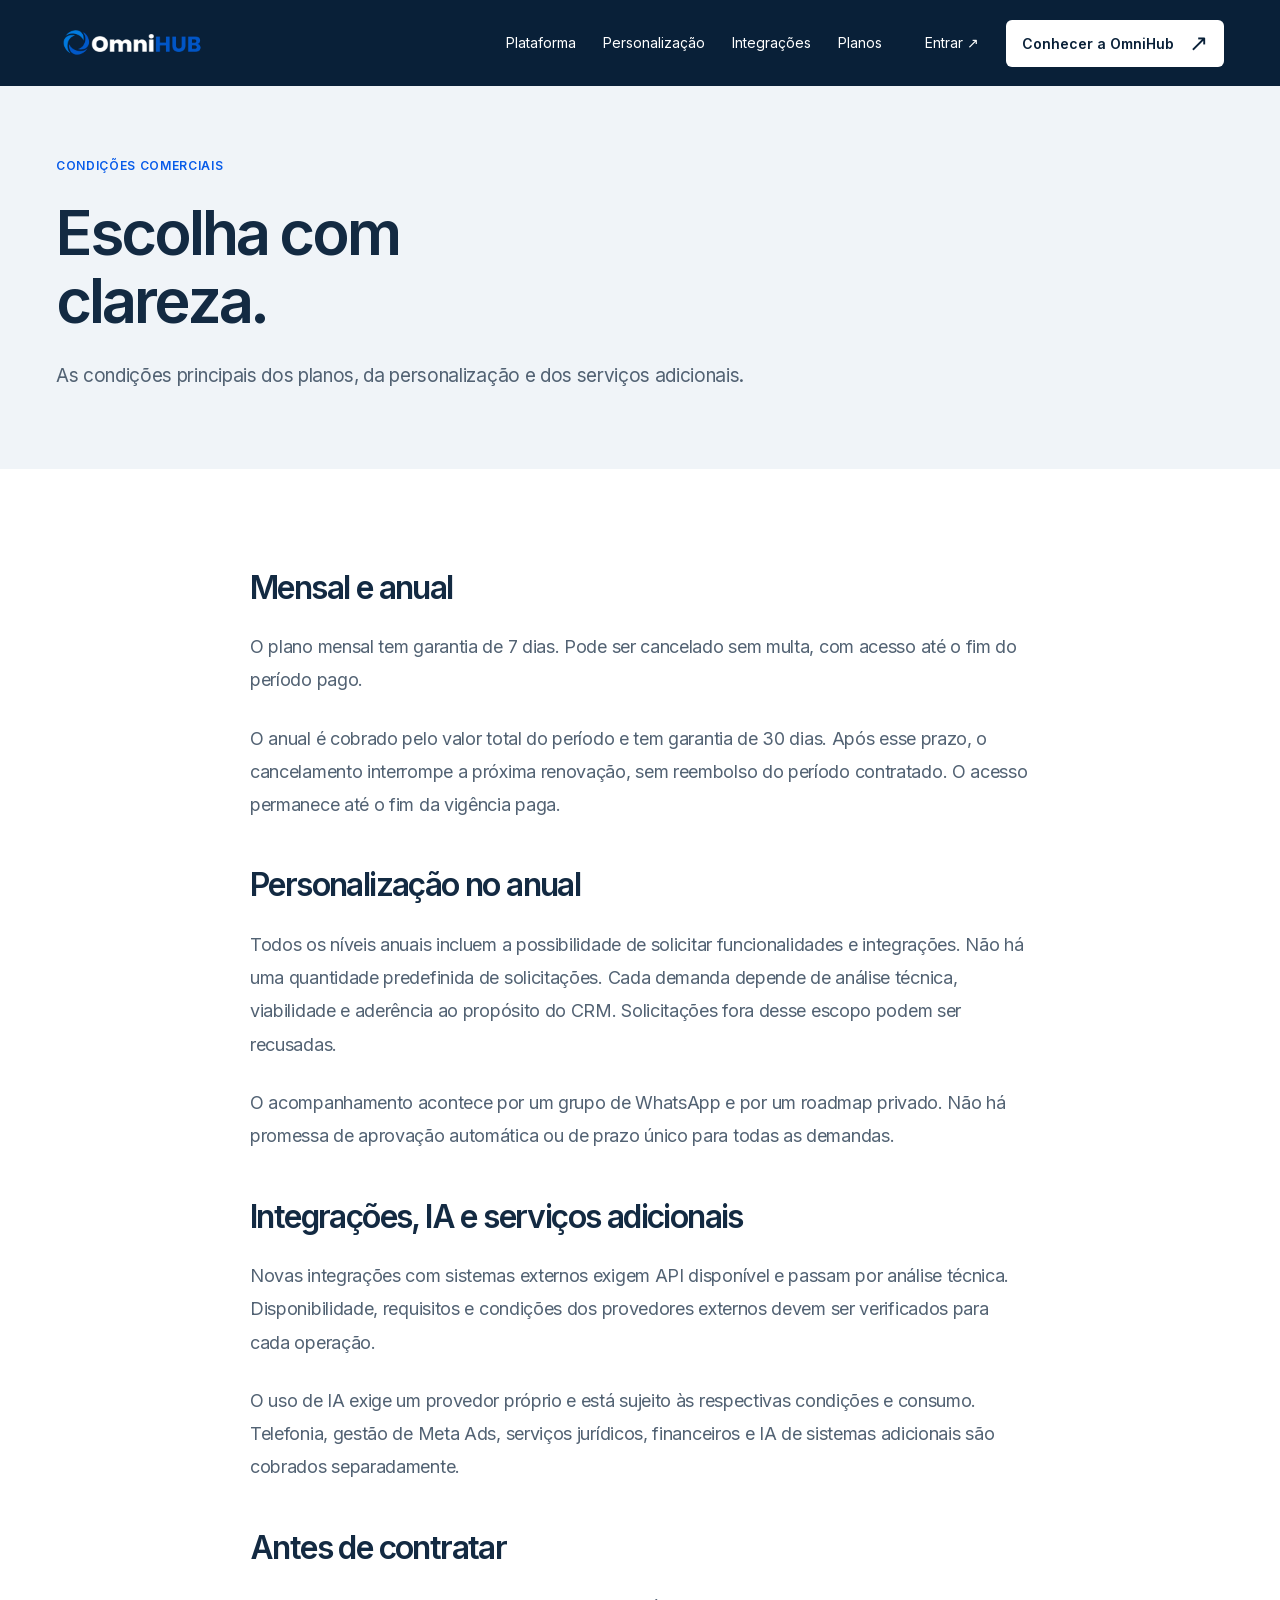
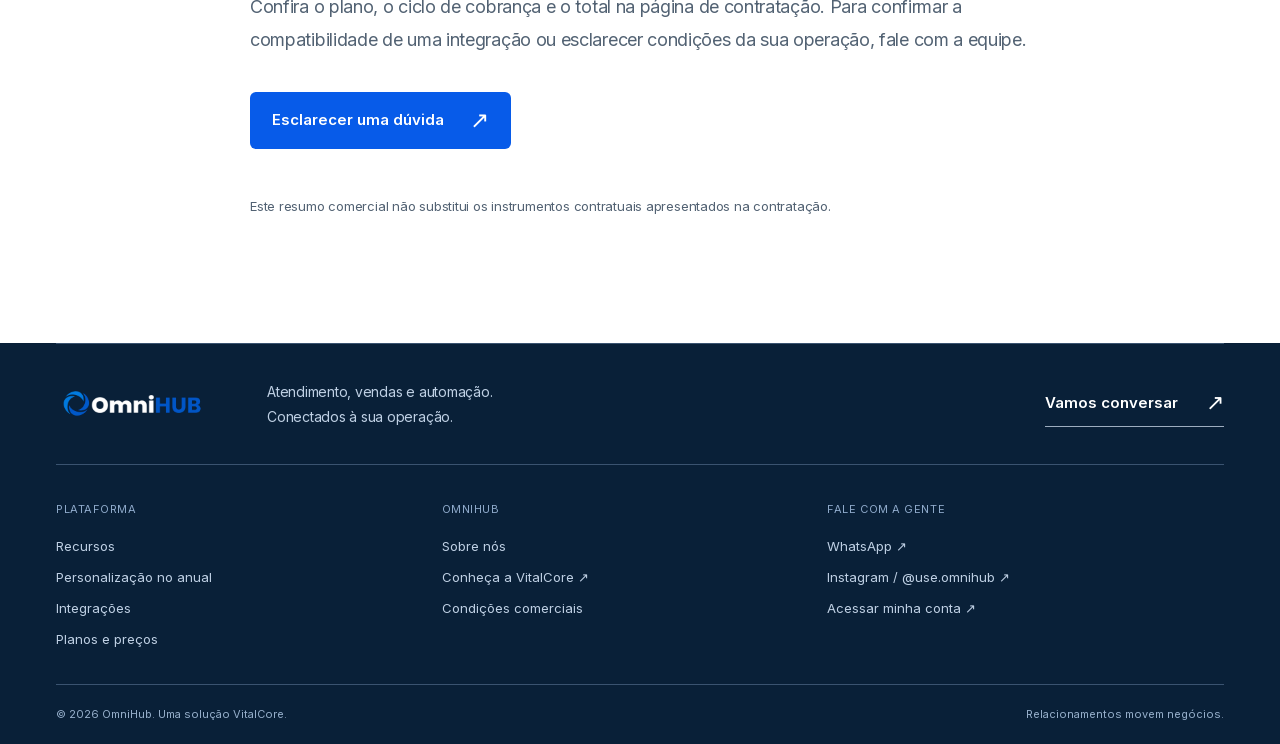
==== condicoes/index.html @ 2a5fe1f9 "Build OmniHub marketing site for Cloudflare Pages" ====
<!doctype html><html lang="pt-BR"><head><meta charset="utf-8"><meta name="viewport" content="width=device-width, initial-scale=1"><title>Condições comerciais | OmniHub</title><meta name="description" content="Consulte as condições de cobrança, garantia, cancelamento e personalização dos planos OmniHub."><meta name="theme-color" content="#071c36"><meta name="google-site-verification" content="fr5wmhnkLUrRFdZlJ5WeFuo9M3Xpee2Pv4BbRFCl9nU"><link rel="canonical" href="https://omnihub.site/condicoes/"><meta property="og:type" content="website"><meta property="og:locale" content="pt_BR"><meta property="og:title" content="Condições comerciais | OmniHub"><meta property="og:description" content="Consulte as condições de cobrança, garantia, cancelamento e personalização dos planos OmniHub."><meta property="og:url" content="https://omnihub.site/condicoes/"><meta property="og:image" content="https://omnihub.site/assets/social.png"><meta property="og:image:alt" content="OmniHub. O sistema se adapta à sua empresa. Não o contrário."><meta name="twitter:card" content="summary_large_image"><link rel="icon" href="/assets/favicon.svg" type="image/svg+xml"><link rel="preload" href="/assets/inter-0.woff2" as="font" type="font/woff2" crossorigin><link rel="stylesheet" href="/styles.css"><script type="application/ld+json">{"@context": "https://schema.org", "@type": "Organization", "name": "OmniHub", "url": "https://omnihub.site", "logo": "https://omnihub.site/assets/logo.webp", "sameAs": ["https://www.instagram.com/use.omnihub/"], "parentOrganization": {"@type": "Organization", "name": "VitalCore", "url": "https://www.vitalcore.com.br/"}}</script><noscript><style>.delivery-tabs,.product-tabs{display:none}.delivery-panel[hidden]{display:grid}.delivery-panel{margin-bottom:20px}</style></noscript><script src="/app.js" defer></script></head><body><a class="skip" href="#conteudo">Pular para o conteúdo</a><header class="site-header"><div class="wrap nav"><a href="/" class="brand" aria-label="OmniHub — início"><img src="/assets/logo.webp" width="170" height="47" alt="OmniHub"></a><button class="menu-toggle" aria-expanded="false" aria-controls="navigation">Menu <span aria-hidden="true">☰</span></button><nav id="navigation" aria-label="Principal"><a href="/#plataforma">Plataforma</a><a href="/#personalizacao">Personalização <span class="nav-dot"></span></a><a href="/#integracoes">Integrações</a><a href="/planos/">Planos</a><a href="https://app.omnihub.site" class="login">Entrar <span aria-hidden="true">↗</span></a><a class="button small light" href="https://wa.me/5519996414843?text=Ol%C3%A1%21%20Quero%20conhecer%20a%20OmniHub%20para%20minha%20empresa.">Conhecer a OmniHub <span aria-hidden="true">↗</span></a></nav></div></header><main id="conteudo"><section class="subhero"><div class="wrap"><span class="eyebrow">CONDIÇÕES COMERCIAIS</span><h1>Escolha com<br><em>clareza.</em></h1><p>As condições principais dos planos, da personalização e dos serviços adicionais.</p></div></section><section class="section"><div class="wrap prose narrow"><h2>Mensal e anual</h2><p>O plano mensal tem garantia de 7 dias. Pode ser cancelado sem multa, com acesso até o fim do período pago.</p><p>O anual é cobrado pelo valor total do período e tem garantia de 30 dias. Após esse prazo, o cancelamento interrompe a próxima renovação, sem reembolso do período contratado. O acesso permanece até o fim da vigência paga.</p><h2>Personalização no anual</h2><p>Todos os níveis anuais incluem a possibilidade de solicitar funcionalidades e integrações. Não há uma quantidade predefinida de solicitações. Cada demanda depende de análise técnica, viabilidade e aderência ao propósito do CRM. Solicitações fora desse escopo podem ser recusadas.</p><p>O acompanhamento acontece por um grupo de WhatsApp e por um roadmap privado. Não há promessa de aprovação automática ou de prazo único para todas as demandas.</p><h2>Integrações, IA e serviços adicionais</h2><p>Novas integrações com sistemas externos exigem API disponível e passam por análise técnica. Disponibilidade, requisitos e condições dos provedores externos devem ser verificados para cada operação.</p><p>O uso de IA exige um provedor próprio e está sujeito às respectivas condições e consumo. Telefonia, gestão de Meta Ads, serviços jurídicos, financeiros e IA de sistemas adicionais são cobrados separadamente.</p><h2>Antes de contratar</h2><p>Confira o plano, o ciclo de cobrança e o total na página de contratação. Para confirmar a compatibilidade de uma integração ou esclarecer condições da sua operação, fale com a equipe.</p><a class="button blue" href="https://wa.me/5519996414843?text=Ol%C3%A1%21%20Quero%20conhecer%20a%20OmniHub%20para%20minha%20empresa.">Esclarecer uma dúvida <span aria-hidden="true">↗</span></a><p class="fine">Este resumo comercial não substitui os instrumentos contratuais apresentados na contratação.</p></div></section></main><footer class="footer"><div class="wrap"><div class="footer-top"><a class="brand" href="/"><img src="/assets/logo.webp" width="170" height="47" alt="OmniHub"></a><p>Atendimento, vendas e automação.<br>Conectados à sua operação.</p><a href="https://wa.me/5519996414843?text=Ol%C3%A1%21%20Quero%20conhecer%20a%20OmniHub%20para%20minha%20empresa." class="text-link">Vamos conversar <span aria-hidden="true">↗</span></a></div><div class="footer-links"><div><span>PLATAFORMA</span><a href="/#plataforma">Recursos</a><a href="/#personalizacao">Personalização no anual</a><a href="/#integracoes">Integrações</a><a href="/planos/">Planos e preços</a></div><div><span>OMNIHUB</span><a href="/sobre/">Sobre nós</a><a href="https://www.vitalcore.com.br/" target="_blank" rel="noopener">Conheça a VitalCore ↗</a><a href="/condicoes/">Condições comerciais</a></div><div><span>FALE COM A GENTE</span><a href="https://wa.me/5519996414843?text=Ol%C3%A1%21%20Quero%20conhecer%20a%20OmniHub%20para%20minha%20empresa.">WhatsApp ↗</a><a href="https://www.instagram.com/use.omnihub/" target="_blank" rel="noopener">Instagram / @use.omnihub ↗</a><a href="https://app.omnihub.site">Acessar minha conta ↗</a></div></div><div class="footer-bottom"><span>© 2026 OmniHub. Uma solução VitalCore.</span><span>Relacionamentos movem negócios.</span></div></div></footer></body></html>
---- styles.css ----
@font-face{font-family:Inter;src:url('/assets/inter-0.woff2') format('woff2');font-weight:400 700;font-display:swap}
:root{--ink:#132a42;--navy:#092038;--blue:#075be9;--muted:#526273;--paper:#fff;--soft:#f3f5f7;--cream:#f3f1eb;--line:#d5dce3;--radius:10px}*{box-sizing:border-box}html{scroll-behavior:smooth;scroll-padding-top:30px}body{margin:0;background:var(--paper);color:var(--ink);font:17px/1.65 Inter,Arial,sans-serif;-webkit-font-smoothing:antialiased}a{color:inherit;text-decoration:none}button,input,textarea{font:inherit}button{cursor:pointer;color:inherit}button,a,input,textarea{-webkit-tap-highlight-color:transparent}button{border:0}img{display:block;max-width:100%;height:auto}h1,h2,h3,p{margin:0}h1,h2,h3{font-weight:600;letter-spacing:-.05em;line-height:1.1}h2{font-size:clamp(36px,3.5vw,50px)}h3{font-size:25px}em{font-style:normal}p{letter-spacing:-.017em}a:focus-visible,button:focus-visible,summary:focus-visible,input:focus-visible,textarea:focus-visible,[tabindex]:focus-visible{outline:3px solid #5793fb;outline-offset:5px}.wrap{width:calc(100% - 112px);max-width:1328px;margin:auto}.section{padding:100px 0}.eyebrow{display:flex;align-items:center;gap:12px;font-size:12px;font-weight:600;letter-spacing:.055em;line-height:1.6;margin-bottom:24px}.eyebrow-line{width:22px;height:3px;background:var(--blue)}.button{display:inline-flex;align-items:center;justify-content:space-between;gap:26px;border-radius:6px;padding:16px 21px;font-size:15px;line-height:1.5;font-weight:600;border:1px solid transparent;transition:background .15s,box-shadow .15s}.button span{font-size:23px;line-height:1;font-family:Arial,sans-serif;font-weight:400}.button.blue{background:var(--blue);color:white}.button.blue:hover{background:#034abd;box-shadow:0 4px 12px #145bbd25}.button.navy{background:var(--navy);color:white}.button.navy:hover{background:#1c3e61}.button.light{background:white;color:var(--navy)}.button.light:hover{background:#dce9ff}.button.outline{background:white;border-color:#aebdce}.button.outline:hover{background:#eff5ff}.button.small{padding:11px 15px;font-size:14px;gap:15px}.quiet-link{font-size:15px;font-weight:600;border-bottom:1px solid #a4b1be;padding:6px 0}.text-link{display:inline-flex;align-items:center;justify-content:space-between;gap:28px;font-size:15px;font-weight:600;background:none;border-bottom:1px solid #9dadbf;padding:10px 0}.text-link:hover,.quiet-link:hover{color:var(--blue)}.text-link span{font:22px Arial,sans-serif}.skip{position:fixed;top:-100px;left:20px;background:white;padding:10px 20px;z-index:100}.skip:focus{top:15px}.site-header{background:var(--navy);color:white;position:relative;z-index:20}.nav{display:flex;align-items:center;justify-content:space-between;gap:30px;height:86px}.brand{flex-shrink:0}.brand img{width:151px;height:auto}.nav nav{display:flex;align-items:center;gap:27px;font-size:14px}.nav nav>a:not(.button){padding:12px 0}.nav nav>a:hover{color:#a7ccff}.nav nav>.button:hover{color:var(--navy)}.login{margin-left:16px}.nav-dot{display:none}.menu-toggle{display:none}.hero{padding:70px 0 58px;background:linear-gradient(90deg,#fff 50%,#f4f6f9 50%);overflow:hidden}.hero-layout{display:grid;grid-template-columns:1fr 1.06fr;gap:50px;align-items:center}.hero-copy{padding:0 5px 0 0}.hero h1{font-size:clamp(50px,5.45vw,80px);letter-spacing:-.065em;line-height:1.02}.hero h1>span{color:var(--blue);font-size:.84em;white-space:nowrap}.hero-description{font-size:18px;line-height:1.8;max-width:470px;color:var(--muted);margin-top:28px}.hero-actions{display:flex;align-items:center;gap:27px;margin-top:29px}.hero-annual{display:flex;align-items:flex-start;gap:17px;border-top:1px solid var(--line);padding-top:25px;margin-top:36px;max-width:465px}.annual-symbol{font-size:29px;line-height:1.2;color:var(--blue);font-weight:400}.hero-annual p{font-size:13px;color:var(--muted);line-height:1.8}.hero-annual strong{font-size:14px;color:var(--ink);font-weight:600}.hero-annual>a{margin-left:auto;font-size:23px;color:var(--blue)}.product-preview{min-width:0;position:relative;padding:24px;background:var(--navy);color:white;border-radius:12px;box-shadow:0 24px 60px #10305216;align-self:center}.preview-top{display:flex;justify-content:space-between;align-items:center;gap:12px}.preview-label{font-size:11px;letter-spacing:.07em;color:#a4bdd8}.video-trigger{display:flex;align-items:center;gap:9px;background:none;color:#fff;font-size:12px;padding:6px 0}.video-trigger>span{font-size:8px;border:1px solid #708eaf;width:23px;height:23px;border-radius:50%;display:inline-flex;align-items:center;justify-content:center}.preview-heading{display:flex;align-items:flex-start;gap:17px;margin:26px 0}.preview-heading h2{font-size:30px;letter-spacing:-.04em;line-height:1.2}.square-mark{width:10px;height:48px;background:#2c7df7;flex-shrink:0;border-radius:2px;margin-top:5px}.product-tabs{display:flex;border-bottom:1px solid #47607b;gap:23px;margin-bottom:15px}.product-tabs button{background:none;color:#b9c9dc;padding:12px 0;font-size:13px;border-bottom:2px solid transparent;margin-bottom:-1px;white-space:nowrap}.product-tabs button[aria-selected=true]{color:white;border-color:#77acff}.product-window{height:264px;overflow:auto;background:#edf2f6;border-radius:5px;scrollbar-width:thin;scrollbar-color:#829bb7 #edf2f6;position:relative}.product-window img{max-width:none;position:relative;pointer-events:none}.view-funnel img{width:1500px;margin-top:-245px;margin-left:-60px}.view-filters img{width:1500px;margin-top:-85px;margin-left:-45px}.view-overview img{width:100%;margin:0}.view-overview{display:flex;align-items:center;height:264px}.product-explanation{display:flex;gap:16px;align-items:flex-start;padding:18px 0;min-height:94px}.view-number{font-size:13px;color:#8bb7f6;padding-top:1px}.product-explanation p{font-size:14px;line-height:1.65;color:#d2deed;max-width:460px}.preview-bottom{border-top:1px solid #3b526b;padding-top:15px;display:flex;justify-content:space-between;font-size:11px;color:#a9c0d9;gap:12px}.preview-bottom a{color:white}.clients{padding:28px 0 35px;background:var(--cream)}.clients-caption{display:flex;justify-content:space-between;gap:20px;align-items:center}.clients-caption>p{font-size:13px;color:#5a6570}.client-grid{display:grid;grid-template-columns:repeat(6,minmax(0,1fr));gap:35px;margin-top:21px;align-items:center}.client-logo{min-width:0;height:56px;display:flex;align-items:center;justify-content:center}.client-logo img{width:100%;max-width:140px;max-height:55px;object-fit:contain;filter:brightness(0) saturate(100%);opacity:.76}.more-clients{position:relative}.more-clients summary{font-size:12px;cursor:pointer;list-style:none}.more-clients summary span{margin-left:9px;font-size:17px}.more-clients summary::-webkit-details-marker{display:none}.all-clients{position:absolute;right:0;top:37px;width:520px;background:var(--cream);padding:25px;display:grid;grid-template-columns:repeat(3,minmax(0,1fr));gap:20px;z-index:10;border:1px solid #d7d4cb;border-radius:8px;box-shadow:0 15px 40px #19304417}.all-clients .client-logo{height:45px}.all-clients img{width:100%;max-width:110px;max-height:44px}.workday-layout{display:grid;grid-template-columns:1fr 1.15fr;gap:110px;align-items:start}.workday-intro>p:not(.eyebrow){color:var(--muted);font-size:17px;line-height:1.8;margin:24px 0 22px;max-width:430px}.workday-details details{border-top:1px solid var(--line)}.workday-details details:last-child{border-bottom:1px solid var(--line)}.workday-details summary{display:flex;align-items:center;gap:15px;list-style:none;padding:25px 0;cursor:pointer;font-size:17px;line-height:1.5;letter-spacing:-.02em;font-weight:600}.workday-details summary::-webkit-details-marker{display:none}.task-icon{font-size:12px;font-weight:400;color:#667c96;width:30px;flex-shrink:0}.expand-sign{margin-left:auto;font-size:24px;font-weight:400;color:#61758b}.workday-details details[open] .expand-sign{transform:rotate(45deg)}.workday-details details>div{padding:0 25px 30px 45px}.workday-details h3{font-size:20px;letter-spacing:-.03em;line-height:1.4;margin-bottom:12px}.workday-details p{font-size:16px;color:var(--muted);line-height:1.8}.resource-label{display:block;font-size:11px;letter-spacing:.035em;color:#536d8d;margin-top:20px}.personalization{background:var(--cream)}.personalization-layout{display:grid;grid-template-columns:1fr 1fr;gap:100px;align-items:start}.personalization-copy h2{font-size:clamp(42px,4.3vw,61px);line-height:1.05;letter-spacing:-.06em}.personalization-copy h2 span{color:#2368bf}.personalization-copy>p:not(.eyebrow){font-size:18px;line-height:1.8;color:var(--muted);margin-top:28px;max-width:440px}.relationship{list-style:none;padding:0;margin:30px 0 0}.relationship li{display:flex;gap:16px;align-items:flex-start;margin-top:24px}.relationship li>span{color:var(--blue);font-size:24px;line-height:1.3}.relationship strong{font-size:15px;font-weight:600}.relationship p{font-size:14px;color:var(--muted);line-height:1.7;margin-top:5px;max-width:345px}.request-card{padding:31px;background:white;border-radius:10px;border:1px solid #d5d9da;box-shadow:0 8px 25px #21354b05}.request-heading{display:flex;gap:17px;align-items:center;padding-bottom:24px;margin-bottom:25px;border-bottom:1px solid var(--line)}.request-heading p{font-size:22px;line-height:1.4;letter-spacing:-.035em}.request-heading strong{font-weight:600}.request-icon{background:#edf4ff;border:1px solid #c7d9f5;width:49px;height:49px;display:flex;justify-content:center;align-items:center;color:var(--blue);border-radius:8px;font:29px Arial}.request-card fieldset{border:0;padding:0;margin:0 0 20px;min-width:0}.request-card legend,.field-label{font-size:13px;font-weight:600;display:block;margin-bottom:10px}.request-options{display:flex;gap:8px;flex-wrap:wrap}.request-options label{position:relative;cursor:pointer}.request-options input{position:absolute;opacity:0;width:1px;height:1px}.request-options span{display:block;border:1px solid #c8d2dd;border-radius:5px;padding:9px 11px;font-size:12px}.request-options input:checked+span{border-color:#3474cc;color:#114d9e;background:#eef5ff}.request-options input:focus-visible+span{outline:3px solid #5793fb;outline-offset:2px}.field-label>span{font-weight:400;color:#647281}.request-card input[type=text],.request-card input:not([type]),.request-card textarea{width:100%;padding:12px 13px;border:1px solid #bac7d3;border-radius:5px;background:#fff;color:var(--ink);font-size:14px;margin-bottom:20px;line-height:1.6}.request-card textarea{resize:vertical;min-height:95px}.request-card input::placeholder,.request-card textarea::placeholder{color:#6b7886;opacity:1}.request-card .button{width:100%;font-size:14px;gap:15px;padding:15px 16px}.form-note{font-size:12px;line-height:1.7;color:#617080;margin-top:13px}.scope-note{margin-top:24px;padding-top:20px;border-top:1px solid var(--line)}.scope-note strong{font-size:12px;font-weight:600}.scope-note p{font-size:12px;color:#5e6b77;line-height:1.8;margin-top:7px}.section-heading{display:grid;grid-template-columns:1.5fr 1fr;gap:90px;align-items:end;margin-bottom:40px}.section-heading>p,.pricing-aside>p{font-size:17px;line-height:1.8;color:var(--muted);max-width:430px}.integration-catalog{display:grid;grid-template-columns:1.3fr 1fr 1.1fr;border-top:1px solid var(--line);border-bottom:1px solid var(--line);margin-bottom:25px}.integration-group{padding:27px 30px 34px 0}.integration-group+.integration-group{border-left:1px solid var(--line);padding-left:35px}.integration-group>p{font-size:13px;color:#5b7086;margin-bottom:21px}.integration-group>div{display:flex;gap:13px 23px;flex-wrap:wrap}.integration-group span{font-size:21px;letter-spacing:-.04em;font-weight:600}.plan-overview{padding-top:20px}.plan-overview .section-heading{margin-bottom:33px}.plan-rows{border-top:1px solid #a5b6c7}.plan-row{display:grid;grid-template-columns:1.7fr 1fr auto;gap:35px;align-items:center;padding:29px 0;border-bottom:1px solid #cad5e1}.plan-row h3{font-size:26px;margin-bottom:7px}.plan-row p{font-size:14px;color:var(--muted);line-height:1.7}.row-price>span{font-size:13px;color:var(--muted);white-space:nowrap}.row-price strong{font-size:32px;letter-spacing:-.05em;font-weight:600;color:var(--ink)}.row-price small{display:block;font-size:12px;line-height:1.7;color:#5d6d7e;margin-top:3px}.plan-row>a{display:flex;align-items:center;gap:25px;font-size:14px;font-weight:600;padding:12px 15px;border:1px solid #bac7d6;border-radius:5px}.plan-row>a:hover{background:#edf4ff;border-color:#6899de}.plan-row>a>span{font:21px Arial}.plan-bottom{display:flex;align-items:center;justify-content:space-between;gap:25px;margin-top:26px}.plan-bottom>span{font-size:12px;line-height:1.8;color:#5a6c7e}.faq{background:#f4f6f8;padding:75px 0}.faq-grid{display:grid;grid-template-columns:1fr 1.6fr;gap:90px}.faq-grid h2{font-size:40px;margin-bottom:22px}.faq-grid>div>p{font-size:15px;color:var(--muted);margin-bottom:10px}.faq details{border-bottom:1px solid #c4d0dd}.faq details:first-child{border-top:1px solid #c4d0dd}.faq summary{display:flex;align-items:center;justify-content:space-between;gap:20px;cursor:pointer;list-style:none;padding:22px 0;font-size:16px;font-weight:600;letter-spacing:-.02em;line-height:1.6}.faq summary::-webkit-details-marker{display:none}.faq summary span{font-size:23px;font-weight:400;color:#59728e;flex-shrink:0}.faq details[open] summary span{transform:rotate(45deg)}.faq details p{font-size:15px;line-height:1.9;color:var(--muted);padding:0 20px 24px 0}.contact-section{padding:85px 0;background:var(--navy);color:white}.contact-layout{display:grid;grid-template-columns:1.3fr 1fr;gap:100px;align-items:center}.contact-layout .eyebrow{color:#acc5e2}.contact-layout h2{font-size:55px}.contact-layout>div>p:not(.eyebrow){color:#b6c8dd;max-width:460px;font-size:17px;line-height:1.8;margin:25px 0}.contact-aside{padding-left:40px;border-left:1px solid #415c7a}.contact-aside .contact-line{width:50px;height:4px;background:#3787ff;display:block;margin-bottom:24px}.contact-layout .contact-aside p{font-size:29px;line-height:1.45;color:#8ba6c7;letter-spacing:-.04em;margin:0 0 28px}.contact-aside strong{color:#fff;font-weight:600}.contact-aside>a{font-size:13px;color:#c4d9f3}.footer{background:var(--navy);color:#bfd0e4;padding:0 0 0}.footer-top{display:flex;align-items:center;gap:60px;border-top:1px solid #3a5370;padding:35px 0;border-bottom:1px solid #3a5370}.footer-top p{font-size:14px;line-height:1.8}.footer-top .text-link{margin-left:auto;color:#fff}.footer-links{display:grid;grid-template-columns:1fr 1fr 1.2fr;gap:55px;padding:35px 0}.footer-links>div{display:flex;flex-direction:column;gap:10px;align-items:flex-start}.footer-links>div>span{font-size:11px;letter-spacing:.05em;color:#8faacb;margin-bottom:8px}.footer-links a{font-size:13px;line-height:1.6}.footer-links a:hover{color:white;text-decoration:underline;text-underline-offset:4px}.footer-bottom{display:flex;justify-content:space-between;gap:20px;border-top:1px solid #3a5370;font-size:11px;padding:20px 0;color:#96afcb}.subhero{background:#f0f4f8;padding:70px 0 75px}.subhero h1{font-size:clamp(40px,4.8vw,65px);margin-bottom:25px}.subhero p{max-width:720px;font-size:19px;color:var(--muted);line-height:1.8}.subhero .eyebrow{font-size:12px;color:var(--blue)}.pricing .section-heading h2{font-size:43px}.pricing-aside p{margin-bottom:24px}.billing-toggle{display:inline-flex;gap:4px;padding:5px;border-radius:6px;background:#e5ecf4}.billing-toggle button{padding:11px 16px;background:none;border-radius:4px;font-size:14px}.billing-toggle button[aria-pressed=true]{background:white;color:#0d4894;box-shadow:0 2px 4px #20395612}.billing-toggle span{font-size:11px;margin-left:5px}.price-grid{display:grid;grid-template-columns:repeat(3,1fr);gap:20px}.price-card{border:1px solid #c2cddd;border-radius:8px;padding:28px;background:#fff}.price-card.featured{background:#f1f6ff;border-color:#719dde}.plan-number{font-size:11px;color:#567295;letter-spacing:.04em;margin-bottom:20px}.price-card h3{font-size:30px}.plan-subtitle{font-size:15px;color:var(--muted);line-height:1.8;min-height:60px;margin:14px 0 25px}.price{display:flex;gap:5px;align-items:baseline;white-space:nowrap}.price .currency{font-size:18px}.price strong{font-size:43px;font-weight:600;letter-spacing:-.055em}.price>span:last-child{font-size:13px;color:var(--muted)}.billing{font-size:12px;color:var(--muted);margin:8px 0 25px}.price-card .button{width:100%;font-size:14px;gap:12px;padding:14px 16px}.included-users{font-size:14px;font-weight:600;margin-top:25px;padding-bottom:20px;border-bottom:1px solid var(--line)}.price-card ul{list-style:none;padding:20px 0;margin:0;min-height:277px}.price-card li{font-size:14px;color:#465e79;line-height:1.7;position:relative;padding-left:20px;margin-bottom:11px}.price-card li:before{content:'✓';color:var(--blue);position:absolute;left:0}.annual-benefit{font-size:13px;color:#164b8f;font-weight:600;border-top:1px solid var(--line);padding-top:20px}.annual-benefit>span{display:block;font-size:12px;font-weight:400;color:var(--muted);line-height:1.7;margin-top:6px}.annual-benefit[hidden]{display:none}.pricing-notes{display:flex;justify-content:space-between;gap:30px;font-size:12px;line-height:1.8;color:var(--muted);margin:23px 0}.pricing-notes a{text-decoration:underline;text-underline-offset:4px}.comparison{margin-top:60px}.comparison h2{font-size:36px;margin-bottom:30px}.table-scroll{overflow:auto}table{border-collapse:collapse;min-width:700px;width:100%;font-size:14px;text-align:left}th,td{border-bottom:1px solid var(--line);padding:18px}thead{background:#e9f0f8}tbody th{font-weight:400}.fine{font-size:13px;color:var(--muted);line-height:1.8;margin-top:20px}.closing{background:var(--cream);padding:65px 0}.closing .wrap{display:flex;align-items:center;justify-content:space-between;gap:50px}.closing h2{font-size:41px}.prose-grid{display:grid;grid-template-columns:1fr 1.5fr;gap:80px}.prose-grid>h2{font-size:41px}.prose p{font-size:18px;color:var(--muted);line-height:1.85;margin-bottom:25px}.prose h2{font-size:32px;line-height:1.2;margin:45px 0 23px}.prose h2:first-child{margin-top:0}.prose .button{margin:10px 0 25px}.prose a:not(.button){text-decoration:underline;text-underline-offset:4px}.narrow{max-width:780px}.prose .fine{font-size:13px}dialog{width:min(1020px,calc(100% - 32px));max-height:90vh;background:var(--navy);color:white;border:1px solid #6684a6;border-radius:10px;padding:24px;overflow:auto}dialog::backdrop{background:#061628dc;backdrop-filter:blur(5px)}.dialog-top{display:flex;align-items:center;justify-content:space-between;gap:20px;margin-bottom:20px}.dialog-top h2{font-size:23px;letter-spacing:-.035em}.dialog-close{font-size:13px;background:#ffffff15;border-radius:4px;padding:9px 15px;color:white}#video-slot{aspect-ratio:16/9;background:black}#video-slot iframe{border:0;width:100%;height:100%}dialog>a{font-size:13px;display:inline-block;margin-top:15px;text-decoration:underline}body.modal-open{overflow:hidden}
@media(min-width:1600px){.hero{padding-top:90px;padding-bottom:80px}.hero h1{font-size:83px}.hero-layout{gap:65px}.product-window{height:285px}.hero-description{font-size:19px}}
@media(max-width:1150px){.wrap{width:calc(100% - 72px)}.nav nav{gap:18px;font-size:13px}.brand img{width:135px}.nav .button.small{font-size:12px;padding:12px}.login{margin:0}.hero-layout{gap:32px;grid-template-columns:1fr 1.1fr}.hero h1{font-size:6vw}.hero h1 span{font-size:.77em}.hero .eyebrow{font-size:10px}.hero-description{font-size:16px}.hero-actions{gap:20px}.hero-actions .button{font-size:13px;padding:15px 16px;gap:15px}.product-preview{padding:20px}.preview-top{flex-wrap:wrap;gap:5px}.preview-label{font-size:10px}.video-trigger{font-size:11px}.preview-heading h2{font-size:27px}.product-tabs{gap:18px}.product-tabs button{font-size:12px}.product-window{height:242px}.hero-annual{gap:12px;margin-top:27px}.hero-annual p{font-size:12px}.hero-annual strong{font-size:13px}.section{padding:80px 0}.workday-layout{gap:60px}.workday-intro h2{font-size:39px}.personalization-layout{gap:60px}.personalization-copy h2{font-size:48px}.request-card{padding:25px}.request-card .button{font-size:12px;padding:15px 13px;gap:10px}.request-options span{font-size:11px}.section-heading{gap:55px}.section-heading h2{font-size:40px}.integration-group span{font-size:18px}.integration-group+.integration-group{padding-left:25px}.plan-overview{padding-top:15px}.plan-row{gap:25px}.plan-row p{font-size:13px}.faq-grid{gap:60px}.contact-layout{gap:60px}.price-card{padding:23px}.price strong{font-size:35px}.price-card li{font-size:13px}.pricing .section-heading h2{font-size:36px}.price-card .button{font-size:12px}.price-card ul{min-height:295px}}
@media(max-width:900px){.nav{height:78px}.menu-toggle{display:flex;gap:15px;align-items:center;background:none;color:white;font-size:14px;padding:12px 0}.nav nav{display:none;position:absolute;left:0;right:0;top:78px;background:var(--navy);padding:25px 36px 30px;flex-direction:column;align-items:stretch;gap:7px;font-size:16px;border-top:1px solid #38526f}.nav nav.is-open{display:flex}.nav nav .button.small{font-size:15px;margin-top:10px;max-width:330px}.hero{padding:50px 0;background:linear-gradient(90deg,white 45%,#f4f6f9 45%)}.hero-layout{grid-template-columns:1fr 1fr;gap:25px;align-items:start}.hero h1{font-size:6.3vw}.hero h1 span{font-size:.7em}.hero-description{font-size:15px}.hero-actions{align-items:flex-start;flex-direction:column;gap:10px}.hero-actions .button{font-size:12px}.quiet-link{font-size:13px}.hero-annual strong{font-size:12px}.hero-annual p{font-size:11px}.product-preview{padding:16px}.preview-heading{gap:12px}.preview-heading h2{font-size:24px}.preview-label{font-size:10px}.product-tabs{gap:14px}.product-tabs button{font-size:10px}.product-window{height:270px}.product-explanation p{font-size:12px}.preview-bottom{font-size:10px;flex-wrap:wrap}.product-explanation{min-height:95px}.client-grid{gap:25px}.client-logo img{width:110px;max-height:48px}.section h2{font-size:38px}.workday-layout{gap:40px}.workday-intro p:not(.eyebrow){font-size:16px}.workday-details summary{font-size:15px;gap:10px}.workday-details details>div{padding-left:0}.workday-details h3{font-size:18px}.workday-details p{font-size:15px}.personalization-layout{gap:35px}.personalization-copy h2{font-size:44px}.personalization-copy>p:not(.eyebrow){font-size:16px}.request-card{padding:22px}.request-heading p{font-size:20px}.request-options span{font-size:12px}.request-card legend,.field-label{font-size:12px}.request-card .button{font-size:12px;gap:8px;flex-wrap:wrap}.request-card .button span{font-size:18px}.relationship strong{font-size:14px}.relationship p{font-size:13px}.section-heading{grid-template-columns:1fr;gap:23px}.section-heading>p{max-width:600px;font-size:16px}.integration-catalog{grid-template-columns:1fr}.integration-group{display:grid;grid-template-columns:225px 1fr;gap:25px;padding:24px 0}.integration-group+.integration-group{border-left:0;border-top:1px solid var(--line);padding-left:0}.integration-group p{margin:0}.integration-group>div{gap:15px 25px}.plan-row{grid-template-columns:1.3fr 1fr auto;gap:20px}.plan-row h3{font-size:24px}.plan-row p{font-size:12px;max-width:240px}.row-price strong{font-size:28px}.row-price small{font-size:11px}.plan-row>a{font-size:12px;gap:10px;padding:10px}.plan-bottom .button{font-size:13px}.faq-grid{grid-template-columns:1fr;gap:35px}.contact-layout{gap:45px}.contact-layout h2{font-size:44px}.contact-layout .contact-aside p{font-size:24px}.contact-aside{padding-left:30px}.footer-top{gap:35px}.footer-top p{font-size:12px}.footer-top .text-link{font-size:13px}.footer-links{gap:30px}.price-grid{grid-template-columns:1fr;max-width:600px;margin:auto;gap:25px}.price-card{padding:32px}.price-card ul{min-height:0;padding-bottom:18px}.price-card li{font-size:15px}.plan-subtitle{min-height:0;font-size:16px}.price strong{font-size:44px}.price-card .button{font-size:15px}.billing{font-size:13px}.pricing-notes{flex-direction:column;gap:12px}.closing .wrap{flex-direction:column;align-items:flex-start;gap:30px}.prose-grid{grid-template-columns:1fr;gap:35px}}
@media(max-width:650px){.wrap{width:calc(100% - 40px)}body{font-size:16px}.nav{height:74px}.brand img{width:143px}.nav nav{top:74px;padding:20px}.hero{padding:38px 0 30px;background:#fff}.hero-layout{display:flex;flex-direction:column;gap:32px}.hero .eyebrow{font-size:11px;letter-spacing:.025em;margin-bottom:24px}.hero h1{font-size:clamp(49px,12.4vw,77px);line-height:1.03;letter-spacing:-.065em}.hero h1 span{font-size:.76em}.hero-copy{width:100%;padding:0}.hero-description{font-size:17px;line-height:1.75;margin-top:24px;max-width:480px}.hero-actions{flex-direction:row;align-items:center;gap:22px;margin-top:25px}.hero-actions .button{font-size:14px;padding:15px 17px;gap:18px}.quiet-link{font-size:14px}.hero-annual{margin-top:28px;padding-top:21px;max-width:100%;gap:13px}.hero-annual strong{font-size:14px}.hero-annual p{font-size:13px;line-height:1.7}.annual-symbol{font-size:26px}.product-preview{width:100%;padding:20px;border-radius:9px;box-shadow:none}.preview-top{gap:12px;flex-wrap:wrap}.preview-label{font-size:11px}.video-trigger{font-size:11px}.preview-heading{margin:24px 0 15px;gap:13px}.preview-heading h2{font-size:28px}.square-mark{height:44px;width:7px;margin-top:7px}.product-tabs{gap:22px;margin-bottom:13px}.product-tabs button{font-size:12px;padding:12px 0}.product-window,.view-overview{height:240px}.view-funnel img{width:1500px;margin-top:-245px;margin-left:-60px}.view-filters img{width:1500px;margin-top:-85px;margin-left:-45px}.product-explanation{min-height:99px;padding:17px 0;gap:12px}.product-explanation p{font-size:14px}.view-number{font-size:12px}.preview-bottom{font-size:11px;gap:8px}.clients{padding:24px 0}.clients-caption{align-items:flex-start;gap:15px}.clients-caption>p{font-size:12px;max-width:150px}.more-clients summary{font-size:11px;line-height:1.7;max-width:150px;text-align:right}.more-clients summary span{margin-left:5px}.client-grid{grid-template-columns:repeat(3,minmax(0,1fr));gap:20px 22px;margin-top:25px}.client-logo{height:42px}.client-logo img{max-width:105px;max-height:42px}.all-clients{width:calc(100vw - 40px);grid-template-columns:repeat(3,minmax(0,1fr));padding:20px 15px;gap:20px;top:50px}.all-clients img{max-width:85px}.section{padding:64px 0}.section .eyebrow{font-size:11px;letter-spacing:.025em;margin-bottom:20px}.section h2{font-size:36px;line-height:1.12}.workday-layout{grid-template-columns:1fr;gap:35px}.workday-intro>p:not(.eyebrow){font-size:16px;margin:21px 0 17px;max-width:100%}.workday-details summary{font-size:15px;gap:9px;padding:22px 0}.task-icon{width:24px;font-size:11px}.workday-details details>div{padding:0 0 24px 33px}.workday-details h3{font-size:19px}.workday-details p{font-size:15px}.resource-label{font-size:10px;line-height:1.8}.personalization-layout{grid-template-columns:1fr;gap:35px}.personalization-copy h2{font-size:44px;line-height:1.04}.personalization-copy>p:not(.eyebrow){font-size:16px;line-height:1.8;margin-top:24px}.relationship{margin-top:24px}.relationship li{margin-top:20px}.relationship strong{font-size:14px}.relationship p{font-size:14px}.request-card{padding:23px 20px}.request-heading p{font-size:22px}.request-options{gap:7px}.request-options span{font-size:11px;padding:9px}.request-card legend,.field-label{font-size:12px}.field-label>span{font-size:11px}.request-card input:not([type]),.request-card input[type=text],.request-card textarea{font-size:16px;padding:11px}.request-card .button{font-size:12px;padding:14px;gap:9px;flex-wrap:nowrap}.form-note{font-size:12px}.scope-note p{font-size:12px}.section-heading{gap:22px;margin-bottom:28px}.integration-group{grid-template-columns:1fr;gap:15px;padding:24px 0}.integration-group>p{font-size:12px}.integration-group>div{gap:15px 25px}.integration-group span{font-size:22px}.plan-overview{padding-top:0}.plan-row{grid-template-columns:1fr auto;gap:18px;padding:25px 0}.plan-row>div:first-child{grid-column:span 2}.plan-row h3{font-size:25px}.plan-row p{font-size:13px;max-width:100%}.row-price strong{font-size:32px}.row-price small{font-size:12px}.plan-row>a{font-size:13px;padding:10px 14px;gap:13px}.plan-bottom{flex-direction:column;align-items:flex-start;gap:21px;margin-top:25px}.plan-bottom>span{font-size:12px}.plan-bottom .button{font-size:13px;width:100%;padding:15px}.faq{padding:60px 0}.faq summary{font-size:15px;padding:20px 0}.faq details p{font-size:15px;padding-right:0}.faq-grid{gap:30px}.faq-grid h2{font-size:36px}.contact-section{padding:60px 0}.contact-layout{grid-template-columns:1fr;gap:40px}.contact-layout h2{font-size:43px}.contact-layout .eyebrow{font-size:11px}.contact-layout>div>p:not(.eyebrow){font-size:16px}.contact-aside{padding-left:23px}.contact-layout .contact-aside p{font-size:25px;margin:0 0 23px}.contact-aside .contact-line{display:none}.contact-aside>a{font-size:12px}.footer-top{flex-wrap:wrap;gap:20px;padding:30px 0}.footer-top p{font-size:12px}.footer-top .text-link{margin-left:0;font-size:13px}.footer-links{grid-template-columns:1fr 1fr;gap:30px 15px;padding:30px 0}.footer-links>div:last-child{grid-column:span 2}.footer-links a{font-size:12px}.footer-links>div>span{font-size:11px}.footer-bottom{display:block;font-size:11px;line-height:1.8;padding:20px 0}.footer-bottom span{display:block}.text-link{font-size:14px}.subhero{padding:50px 0}.subhero h1{font-size:42px;line-height:1.1}.subhero p{font-size:17px}.pricing .section-heading h2{font-size:34px}.pricing-aside>p{font-size:16px}.price-card{padding:27px}.price-card li{font-size:14px}.price strong{font-size:44px}.price-card .button{font-size:14px}.pricing-notes{font-size:12px}.comparison{margin-top:50px}.comparison h2{font-size:30px}.table-scroll{margin-right:-20px}th,td{padding:15px}.comparison .fine{font-size:12px}.closing{padding:55px 0}.closing h2{font-size:34px}.closing .eyebrow{font-size:11px}.closing .button{font-size:13px}.prose-grid>h2{font-size:35px}.prose h2{font-size:29px}.prose p{font-size:17px}.prose .fine{font-size:12px}dialog{padding:16px}.dialog-top{gap:12px}.dialog-top h2{font-size:18px}.dialog-close{font-size:12px;padding:7px 9px;white-space:nowrap}}
@media(max-width:370px){.hero .eyebrow{font-size:9px}.hero-actions{gap:15px}.hero-actions .button{font-size:12px;gap:12px;padding:14px}.hero-actions .quiet-link{font-size:12px}.product-preview{padding:16px}.product-tabs{gap:16px}.product-tabs button{font-size:11px}.preview-bottom{font-size:10px}.request-card{padding:20px 16px}.request-card .button{font-size:11px}.row-price strong{font-size:29px}.plan-row>a{padding:9px 11px}.price-card{padding:22px}}
@media(prefers-reduced-motion:reduce){html{scroll-behavior:auto}*,*::before,*::after{transition:none!important;animation:none!important}}
.deliveries{padding-top:0}.delivery-tabs{display:flex;gap:0;border-bottom:1px solid #b4c4d6}.delivery-tabs button{display:grid;grid-template-columns:auto 1fr;align-items:center;column-gap:16px;row-gap:3px;flex:1;text-align:left;padding:21px 25px;background:none;border-bottom:3px solid transparent;margin-bottom:-1px;color:#617184}.delivery-tabs button[aria-selected=true]{border-color:var(--blue);color:var(--ink);background:#f0f5fd}.delivery-tabs button>span{grid-row:span 2;font-size:12px;color:#5c7da8}.delivery-tabs strong{font-size:23px;letter-spacing:-.035em;font-weight:600}.delivery-tabs small{font-size:12px;font-weight:400}.delivery-panel{display:grid;grid-template-columns:1.1fr 1fr;border:1px solid #c6d3e2;border-top:0;border-radius:0 0 10px 10px;overflow:hidden;min-height:480px}.delivery-panel[hidden]{display:none}.delivery-feature{background:#0c315b;color:white;padding:42px}.delivery-category{font-size:11px;letter-spacing:.06em;color:#acccf4;display:block;margin-bottom:31px}.delivery-feature h3{font-size:42px;line-height:1.14;letter-spacing:-.045em;max-width:480px}.delivery-feature ol{list-style:none;padding:0;margin:32px 0 0;display:grid;gap:15px}.delivery-feature li{display:flex;gap:14px;align-items:center;font-size:15px;color:#d1e3f9}.delivery-feature li>span{display:flex;align-items:center;justify-content:center;width:28px;height:28px;border:1px solid #6285b0;border-radius:50%;color:#acccf4;font-size:10px;flex-shrink:0}.delivery-detail{padding:39px 42px;background:#f8fafc;display:flex;flex-direction:column;gap:22px}.delivery-detail h4{margin:0 0 6px;font-size:13px;font-weight:600;letter-spacing:-.01em}.delivery-detail p{font-size:15px;line-height:1.8;color:var(--muted)}.delivery-detail .text-link{align-self:flex-start;margin-top:auto}.delivery-footnote{font-size:12px;color:var(--muted);line-height:1.8;margin-top:19px;max-width:1000px}
@media(max-width:1150px){.delivery-feature,.delivery-detail{padding:32px}.delivery-feature h3{font-size:36px}}
@media(max-width:900px){.delivery-tabs button{padding:18px;column-gap:11px}.delivery-tabs strong{font-size:20px}.delivery-tabs small{font-size:11px}.delivery-feature,.delivery-detail{padding:27px}.delivery-feature h3{font-size:32px}.delivery-feature li{font-size:13px}.delivery-detail p{font-size:14px}.delivery-category{font-size:10px}}
@media(max-width:650px){.deliveries{padding-top:0}.delivery-tabs button{padding:15px 10px;display:flex;flex-direction:column;gap:4px;align-items:flex-start}.delivery-tabs button>span{font-size:10px}.delivery-tabs strong{font-size:19px}.delivery-tabs small{font-size:10px}.delivery-panel{grid-template-columns:1fr}.delivery-feature{padding:28px 24px}.delivery-category{font-size:10px;margin-bottom:24px;line-height:1.7}.delivery-feature h3{font-size:33px}.delivery-feature ol{margin-top:26px;gap:13px}.delivery-feature li{font-size:14px}.delivery-detail{padding:27px 24px;gap:22px}.delivery-detail h4{font-size:13px}.delivery-detail p{font-size:15px}.delivery-detail .text-link{font-size:14px}.delivery-footnote{font-size:12px}}
@media(max-width:1150px){}
@media(max-width:900px){}
@media(max-width:650px){}
.video-format{font-size:11px;color:#b7cce4}.video-preview .preview-heading{margin:30px 0}.video-preview .preview-heading h2{font-size:32px}.video-cover{display:block;position:relative;aspect-ratio:16/9;overflow:hidden;border-radius:6px;background:#152c4a}.video-cover>img{width:100%;height:100%;object-fit:cover}.video-cover-shade{position:absolute;inset:0;background:linear-gradient(180deg,#03132912,#03132920 40%,#031329cc)}.video-play{position:absolute;top:50%;left:50%;transform:translate(-50%,-50%);width:72px;height:72px;border-radius:50%;background:white;color:#075be9;display:flex;align-items:center;justify-content:center;font-size:23px;padding-left:4px;box-shadow:0 5px 25px #03132930;transition:transform .2s,background .2s}.video-cover:hover .video-play{transform:translate(-50%,-50%) scale(1.08);background:#e3efff}.video-cover-label{position:absolute;bottom:18px;left:20px;color:#fff;font-size:14px;font-weight:600}.video-description{font-size:16px;color:#cfdded;line-height:1.8;margin:23px 0}.clients-caption .carousel-toggle{display:flex;gap:13px;align-items:center;background:transparent;font-size:12px;padding:6px 0;color:#42576d}.carousel-toggle[hidden]{display:none}.client-carousel{overflow:hidden;margin-top:23px;padding:5px 0;mask-image:linear-gradient(90deg,transparent,#000 5%,#000 95%,transparent)}.client-track{display:flex;width:max-content;animation:clients-scroll 85s linear infinite}.client-sequence{display:flex;align-items:center;gap:58px;padding-right:58px;flex-shrink:0}.client-sequence .client-logo{width:150px;height:67px;flex-shrink:0}.client-sequence .client-logo img{max-width:140px;max-height:59px;width:auto;height:auto}@keyframes clients-scroll{from{transform:translateX(0)}to{transform:translateX(-50%)}}
@media(max-width:900px){.video-preview .preview-heading h2{font-size:26px}.video-format{font-size:10px}.video-play{width:57px;height:57px;font-size:20px}.video-cover-label{font-size:12px;left:14px;bottom:12px}.video-description{font-size:14px}.client-sequence{gap:40px;padding-right:40px}.client-sequence .client-logo{width:140px}.client-sequence .client-logo img{max-width:128px}}
@media(max-width:650px){.video-preview .preview-heading{margin:24px 0}.video-preview .preview-heading h2{font-size:27px}.video-format{font-size:10px}.video-play{width:60px;height:60px}.video-cover-label{font-size:12px;left:12px;bottom:10px}.video-description{font-size:15px;margin:21px 0}.clients-caption .carousel-toggle{font-size:11px;gap:8px}.client-carousel{margin-top:18px}.client-sequence{gap:32px;padding-right:32px}.client-sequence .client-logo{width:125px;height:59px}.client-sequence .client-logo img{max-width:115px;max-height:51px}}

.integration-catalog.expanded{grid-template-columns:repeat(3,minmax(0,1fr));border:0;gap:0;margin-bottom:0}.integration-catalog.expanded .integration-group{display:block;border:0;border-top:1px solid var(--line);padding:27px 30px 33px 0;min-height:170px}.integration-catalog.expanded .integration-group:not(:nth-child(3n+1)){border-left:1px solid var(--line);padding-left:30px}.integration-catalog.expanded .integration-group>p{margin-bottom:22px;font-size:13px}.integration-catalog.expanded .integration-group>div{gap:13px 23px}.integration-catalog.expanded .integration-group span{font-size:22px}.integration-footer{border-top:1px solid var(--line);display:flex;justify-content:space-between;align-items:center;gap:50px;padding-top:25px}.integration-footer>p{font-size:13px;line-height:1.8;color:var(--muted);max-width:750px}.integration-footer .text-link{flex-shrink:0}
@media(max-width:900px){.integration-catalog.expanded{grid-template-columns:repeat(2,minmax(0,1fr))}.integration-catalog.expanded .integration-group:not(:nth-child(3n+1)){border-left:0;padding-left:0}.integration-catalog.expanded .integration-group:nth-child(even){border-left:1px solid var(--line);padding-left:25px}.integration-catalog.expanded .integration-group{min-height:160px;padding-right:25px}.integration-catalog.expanded .integration-group span{font-size:20px}.integration-footer{align-items:flex-start;flex-direction:column;gap:18px}}
@media(max-width:650px){.integration-catalog.expanded{grid-template-columns:1fr}.integration-catalog.expanded .integration-group,.integration-catalog.expanded .integration-group:nth-child(even),.integration-catalog.expanded .integration-group:not(:nth-child(3n+1)){min-height:0;border-left:0;padding:24px 0}.integration-catalog.expanded .integration-group>p{margin-bottom:16px;font-size:12px}.integration-catalog.expanded .integration-group span{font-size:22px}.integration-catalog.expanded .integration-group>div{gap:15px 25px}.integration-footer>p{font-size:12px}}
.inline-player{aspect-ratio:16/9;overflow:hidden;border-radius:6px;background:#071c36}.inline-player>.video-cover{width:100%;height:100%}.inline-player>iframe{display:block;width:100%;height:100%;border:0}

.clients-caption{justify-content:center;text-align:center}.clients-caption>p{max-width:none}.client-track{animation:clients-scroll 85s linear infinite!important;animation-play-state:running!important}
/* Título da faixa de clientes com mais presença. */
.clients-caption>p{font-size:24px;line-height:1.4;font-weight:600;letter-spacing:-.035em;color:var(--ink)}
@media(max-width:650px){.clients-caption>p{font-size:21px;line-height:1.4}}
/* Tese central: o sistema acompanha o processo do cliente. */
.hero h1{font-size:clamp(44px,4.45vw,65px);line-height:1.08;letter-spacing:-.055em}.hero h1>span{font-size:1em;white-space:normal}.hero-actions{flex-wrap:wrap}.hero-description{font-size:18px}.integration-carousel{display:grid;gap:18px;margin:38px 0 27px}.integration-marquee{overflow:hidden;mask-image:linear-gradient(90deg,transparent,#000 3%,#000 97%,transparent);padding:2px 0}.integration-track{display:flex;width:max-content;animation:integration-scroll 65s linear infinite!important}.integration-track.reverse{animation-direction:reverse!important;animation-duration:60s!important}.integration-sequence{display:flex;gap:18px;padding-right:18px;flex-shrink:0}.integration-brand{width:198px;flex-shrink:0;border:1px solid #d8e1eb;border-radius:9px;padding:16px;background:#fff}.brand-art{height:84px;display:flex;align-items:center;justify-content:center;background:#f4f7fa;border-radius:5px;margin-bottom:17px}.brand-art-dark{background:#152337}.brand-art img{width:auto;height:auto;max-width:146px;max-height:56px;object-fit:contain}.integration-brand>strong{display:block;font-size:16px;font-weight:600;letter-spacing:-.025em}.integration-brand>span{display:block;font-size:11px;color:#597088;margin-top:5px;line-height:1.6}.integration-connectors{display:flex;align-items:center;gap:22px;flex-wrap:wrap;padding:3px 0 25px}.integration-connectors>span{font-size:13px;color:var(--muted)}.integration-connectors>strong{font-size:14px;font-weight:600}.integration-footer{margin-top:0}@keyframes integration-scroll{to{transform:translateX(-50%)}}
@media(max-width:1150px){.hero h1{font-size:4.5vw}.hero-description{font-size:16px}.hero-actions .button{font-size:13px}}
@media(max-width:900px){.hero h1{font-size:4.85vw}.hero-description{font-size:15px}.hero-actions{flex-direction:column;align-items:flex-start}.integration-brand{width:185px}.brand-art img{max-width:136px}.integration-carousel{margin-top:30px}}
@media(max-width:650px){.hero h1{font-size:clamp(35px,8.9vw,56px);line-height:1.12}.hero-description{font-size:17px}.hero-actions{flex-direction:row;align-items:center;gap:19px}.hero-actions .button{font-size:13px;padding:15px}.hero .eyebrow{font-size:11px}.integration-carousel{margin-top:26px;gap:14px}.integration-sequence{gap:14px;padding-right:14px}.integration-brand{width:170px;padding:14px}.brand-art{height:76px;margin-bottom:14px}.brand-art img{max-width:130px;max-height:49px}.integration-brand>strong{font-size:15px}.integration-brand>span{font-size:10px}.integration-connectors{gap:12px 20px;padding-bottom:23px}.integration-connectors>span{width:100%;font-size:12px}.integration-connectors>strong{font-size:13px}}
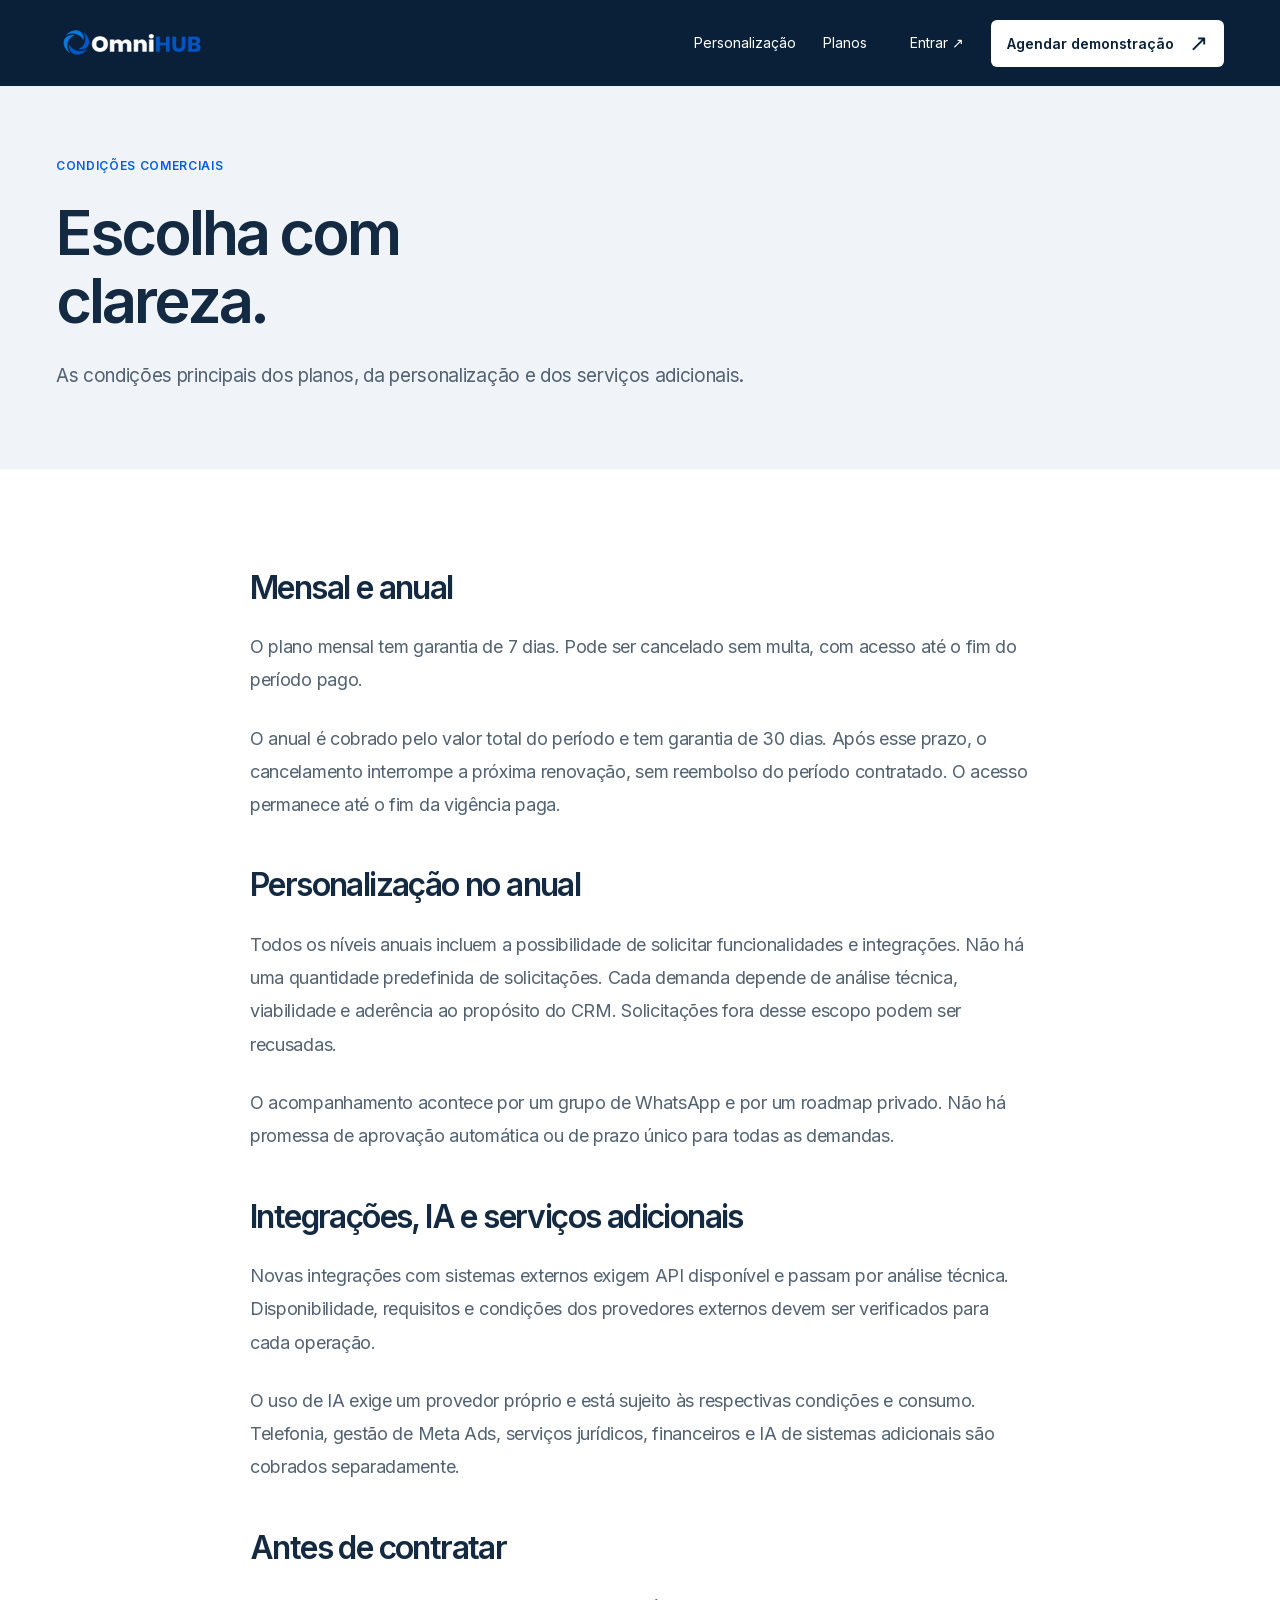
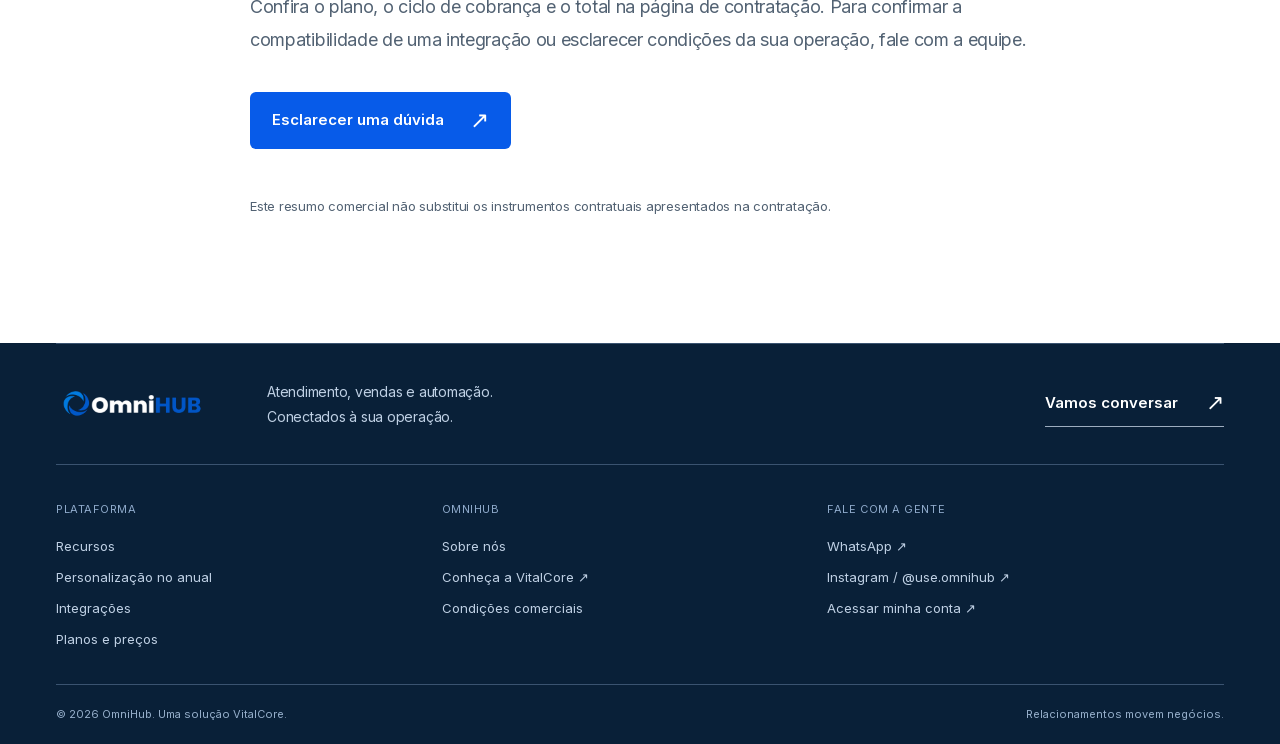
==== commit fa66da4b: "Simplify navigation and add demo scheduling CTA" ====
--- a/condicoes/index.html
+++ b/condicoes/index.html
@@ -1 +1 @@
-<!doctype html><html lang="pt-BR"><head><meta charset="utf-8"><meta name="viewport" content="width=device-width, initial-scale=1"><title>Condições comerciais | OmniHub</title><meta name="description" content="Consulte as condições de cobrança, garantia, cancelamento e personalização dos planos OmniHub."><meta name="theme-color" content="#071c36"><meta name="google-site-verification" content="fr5wmhnkLUrRFdZlJ5WeFuo9M3Xpee2Pv4BbRFCl9nU"><link rel="canonical" href="https://omnihub.site/condicoes/"><meta property="og:type" content="website"><meta property="og:locale" content="pt_BR"><meta property="og:title" content="Condições comerciais | OmniHub"><meta property="og:description" content="Consulte as condições de cobrança, garantia, cancelamento e personalização dos planos OmniHub."><meta property="og:url" content="https://omnihub.site/condicoes/"><meta property="og:image" content="https://omnihub.site/assets/social.png"><meta property="og:image:alt" content="OmniHub. O sistema se adapta à sua empresa. Não o contrário."><meta name="twitter:card" content="summary_large_image"><link rel="icon" href="/assets/favicon.svg" type="image/svg+xml"><link rel="preload" href="/assets/inter-0.woff2" as="font" type="font/woff2" crossorigin><link rel="stylesheet" href="/styles.css"><script type="application/ld+json">{"@context": "https://schema.org", "@type": "Organization", "name": "OmniHub", "url": "https://omnihub.site", "logo": "https://omnihub.site/assets/logo.webp", "sameAs": ["https://www.instagram.com/use.omnihub/"], "parentOrganization": {"@type": "Organization", "name": "VitalCore", "url": "https://www.vitalcore.com.br/"}}</script><noscript><style>.delivery-tabs,.product-tabs{display:none}.delivery-panel[hidden]{display:grid}.delivery-panel{margin-bottom:20px}</style></noscript><script src="/app.js" defer></script></head><body><a class="skip" href="#conteudo">Pular para o conteúdo</a><header class="site-header"><div class="wrap nav"><a href="/" class="brand" aria-label="OmniHub — início"><img src="/assets/logo.webp" width="170" height="47" alt="OmniHub"></a><button class="menu-toggle" aria-expanded="false" aria-controls="navigation">Menu <span aria-hidden="true">☰</span></button><nav id="navigation" aria-label="Principal"><a href="/#plataforma">Plataforma</a><a href="/#personalizacao">Personalização <span class="nav-dot"></span></a><a href="/#integracoes">Integrações</a><a href="/planos/">Planos</a><a href="https://app.omnihub.site" class="login">Entrar <span aria-hidden="true">↗</span></a><a class="button small light" href="https://wa.me/5519996414843?text=Ol%C3%A1%21%20Quero%20conhecer%20a%20OmniHub%20para%20minha%20empresa.">Conhecer a OmniHub <span aria-hidden="true">↗</span></a></nav></div></header><main id="conteudo"><section class="subhero"><div class="wrap"><span class="eyebrow">CONDIÇÕES COMERCIAIS</span><h1>Escolha com<br><em>clareza.</em></h1><p>As condições principais dos planos, da personalização e dos serviços adicionais.</p></div></section><section class="section"><div class="wrap prose narrow"><h2>Mensal e anual</h2><p>O plano mensal tem garantia de 7 dias. Pode ser cancelado sem multa, com acesso até o fim do período pago.</p><p>O anual é cobrado pelo valor total do período e tem garantia de 30 dias. Após esse prazo, o cancelamento interrompe a próxima renovação, sem reembolso do período contratado. O acesso permanece até o fim da vigência paga.</p><h2>Personalização no anual</h2><p>Todos os níveis anuais incluem a possibilidade de solicitar funcionalidades e integrações. Não há uma quantidade predefinida de solicitações. Cada demanda depende de análise técnica, viabilidade e aderência ao propósito do CRM. Solicitações fora desse escopo podem ser recusadas.</p><p>O acompanhamento acontece por um grupo de WhatsApp e por um roadmap privado. Não há promessa de aprovação automática ou de prazo único para todas as demandas.</p><h2>Integrações, IA e serviços adicionais</h2><p>Novas integrações com sistemas externos exigem API disponível e passam por análise técnica. Disponibilidade, requisitos e condições dos provedores externos devem ser verificados para cada operação.</p><p>O uso de IA exige um provedor próprio e está sujeito às respectivas condições e consumo. Telefonia, gestão de Meta Ads, serviços jurídicos, financeiros e IA de sistemas adicionais são cobrados separadamente.</p><h2>Antes de contratar</h2><p>Confira o plano, o ciclo de cobrança e o total na página de contratação. Para confirmar a compatibilidade de uma integração ou esclarecer condições da sua operação, fale com a equipe.</p><a class="button blue" href="https://wa.me/5519996414843?text=Ol%C3%A1%21%20Quero%20conhecer%20a%20OmniHub%20para%20minha%20empresa.">Esclarecer uma dúvida <span aria-hidden="true">↗</span></a><p class="fine">Este resumo comercial não substitui os instrumentos contratuais apresentados na contratação.</p></div></section></main><footer class="footer"><div class="wrap"><div class="footer-top"><a class="brand" href="/"><img src="/assets/logo.webp" width="170" height="47" alt="OmniHub"></a><p>Atendimento, vendas e automação.<br>Conectados à sua operação.</p><a href="https://wa.me/5519996414843?text=Ol%C3%A1%21%20Quero%20conhecer%20a%20OmniHub%20para%20minha%20empresa." class="text-link">Vamos conversar <span aria-hidden="true">↗</span></a></div><div class="footer-links"><div><span>PLATAFORMA</span><a href="/#plataforma">Recursos</a><a href="/#personalizacao">Personalização no anual</a><a href="/#integracoes">Integrações</a><a href="/planos/">Planos e preços</a></div><div><span>OMNIHUB</span><a href="/sobre/">Sobre nós</a><a href="https://www.vitalcore.com.br/" target="_blank" rel="noopener">Conheça a VitalCore ↗</a><a href="/condicoes/">Condições comerciais</a></div><div><span>FALE COM A GENTE</span><a href="https://wa.me/5519996414843?text=Ol%C3%A1%21%20Quero%20conhecer%20a%20OmniHub%20para%20minha%20empresa.">WhatsApp ↗</a><a href="https://www.instagram.com/use.omnihub/" target="_blank" rel="noopener">Instagram / @use.omnihub ↗</a><a href="https://app.omnihub.site">Acessar minha conta ↗</a></div></div><div class="footer-bottom"><span>© 2026 OmniHub. Uma solução VitalCore.</span><span>Relacionamentos movem negócios.</span></div></div></footer></body></html>+<!doctype html><html lang="pt-BR"><head><meta charset="utf-8"><meta name="viewport" content="width=device-width, initial-scale=1"><title>Condições comerciais | OmniHub</title><meta name="description" content="Consulte as condições de cobrança, garantia, cancelamento e personalização dos planos OmniHub."><meta name="theme-color" content="#071c36"><meta name="google-site-verification" content="fr5wmhnkLUrRFdZlJ5WeFuo9M3Xpee2Pv4BbRFCl9nU"><link rel="canonical" href="https://omnihub.site/condicoes/"><meta property="og:type" content="website"><meta property="og:locale" content="pt_BR"><meta property="og:title" content="Condições comerciais | OmniHub"><meta property="og:description" content="Consulte as condições de cobrança, garantia, cancelamento e personalização dos planos OmniHub."><meta property="og:url" content="https://omnihub.site/condicoes/"><meta property="og:image" content="https://omnihub.site/assets/social.png"><meta property="og:image:alt" content="OmniHub. O sistema se adapta à sua empresa. Não o contrário."><meta name="twitter:card" content="summary_large_image"><link rel="icon" href="/assets/favicon.svg" type="image/svg+xml"><link rel="preload" href="/assets/inter-0.woff2" as="font" type="font/woff2" crossorigin><link rel="stylesheet" href="/styles.css"><script type="application/ld+json">{"@context": "https://schema.org", "@type": "Organization", "name": "OmniHub", "url": "https://omnihub.site", "logo": "https://omnihub.site/assets/logo.webp", "sameAs": ["https://www.instagram.com/use.omnihub/"], "parentOrganization": {"@type": "Organization", "name": "VitalCore", "url": "https://www.vitalcore.com.br/"}}</script><noscript><style>.delivery-tabs,.product-tabs{display:none}.delivery-panel[hidden]{display:grid}.delivery-panel{margin-bottom:20px}</style></noscript><script src="/app.js" defer></script></head><body><a class="skip" href="#conteudo">Pular para o conteúdo</a><header class="site-header"><div class="wrap nav"><a href="/" class="brand" aria-label="OmniHub — início"><img src="/assets/logo.webp" width="170" height="47" alt="OmniHub"></a><button class="menu-toggle" aria-expanded="false" aria-controls="navigation">Menu <span aria-hidden="true">☰</span></button><nav id="navigation" aria-label="Principal"><a href="/#personalizacao">Personalização <span class="nav-dot"></span></a><a href="/planos/">Planos</a><a href="https://app.omnihub.site" class="login">Entrar <span aria-hidden="true">↗</span></a><a class="button small light" href="https://wa.me/5519996414843?text=Ol%C3%A1%21+Quero+agendar+uma+demonstra%C3%A7%C3%A3o+da+OmniHub+para+minha+empresa.">Agendar demonstração <span aria-hidden="true">↗</span></a></nav></div></header><main id="conteudo"><section class="subhero"><div class="wrap"><span class="eyebrow">CONDIÇÕES COMERCIAIS</span><h1>Escolha com<br><em>clareza.</em></h1><p>As condições principais dos planos, da personalização e dos serviços adicionais.</p></div></section><section class="section"><div class="wrap prose narrow"><h2>Mensal e anual</h2><p>O plano mensal tem garantia de 7 dias. Pode ser cancelado sem multa, com acesso até o fim do período pago.</p><p>O anual é cobrado pelo valor total do período e tem garantia de 30 dias. Após esse prazo, o cancelamento interrompe a próxima renovação, sem reembolso do período contratado. O acesso permanece até o fim da vigência paga.</p><h2>Personalização no anual</h2><p>Todos os níveis anuais incluem a possibilidade de solicitar funcionalidades e integrações. Não há uma quantidade predefinida de solicitações. Cada demanda depende de análise técnica, viabilidade e aderência ao propósito do CRM. Solicitações fora desse escopo podem ser recusadas.</p><p>O acompanhamento acontece por um grupo de WhatsApp e por um roadmap privado. Não há promessa de aprovação automática ou de prazo único para todas as demandas.</p><h2>Integrações, IA e serviços adicionais</h2><p>Novas integrações com sistemas externos exigem API disponível e passam por análise técnica. Disponibilidade, requisitos e condições dos provedores externos devem ser verificados para cada operação.</p><p>O uso de IA exige um provedor próprio e está sujeito às respectivas condições e consumo. Telefonia, gestão de Meta Ads, serviços jurídicos, financeiros e IA de sistemas adicionais são cobrados separadamente.</p><h2>Antes de contratar</h2><p>Confira o plano, o ciclo de cobrança e o total na página de contratação. Para confirmar a compatibilidade de uma integração ou esclarecer condições da sua operação, fale com a equipe.</p><a class="button blue" href="https://wa.me/5519996414843?text=Ol%C3%A1%21%20Quero%20conhecer%20a%20OmniHub%20para%20minha%20empresa.">Esclarecer uma dúvida <span aria-hidden="true">↗</span></a><p class="fine">Este resumo comercial não substitui os instrumentos contratuais apresentados na contratação.</p></div></section></main><footer class="footer"><div class="wrap"><div class="footer-top"><a class="brand" href="/"><img src="/assets/logo.webp" width="170" height="47" alt="OmniHub"></a><p>Atendimento, vendas e automação.<br>Conectados à sua operação.</p><a href="https://wa.me/5519996414843?text=Ol%C3%A1%21%20Quero%20conhecer%20a%20OmniHub%20para%20minha%20empresa." class="text-link">Vamos conversar <span aria-hidden="true">↗</span></a></div><div class="footer-links"><div><span>PLATAFORMA</span><a href="/#plataforma">Recursos</a><a href="/#personalizacao">Personalização no anual</a><a href="/#integracoes">Integrações</a><a href="/planos/">Planos e preços</a></div><div><span>OMNIHUB</span><a href="/sobre/">Sobre nós</a><a href="https://www.vitalcore.com.br/" target="_blank" rel="noopener">Conheça a VitalCore ↗</a><a href="/condicoes/">Condições comerciais</a></div><div><span>FALE COM A GENTE</span><a href="https://wa.me/5519996414843?text=Ol%C3%A1%21%20Quero%20conhecer%20a%20OmniHub%20para%20minha%20empresa.">WhatsApp ↗</a><a href="https://www.instagram.com/use.omnihub/" target="_blank" rel="noopener">Instagram / @use.omnihub ↗</a><a href="https://app.omnihub.site">Acessar minha conta ↗</a></div></div><div class="footer-bottom"><span>© 2026 OmniHub. Uma solução VitalCore.</span><span>Relacionamentos movem negócios.</span></div></div></footer></body></html>
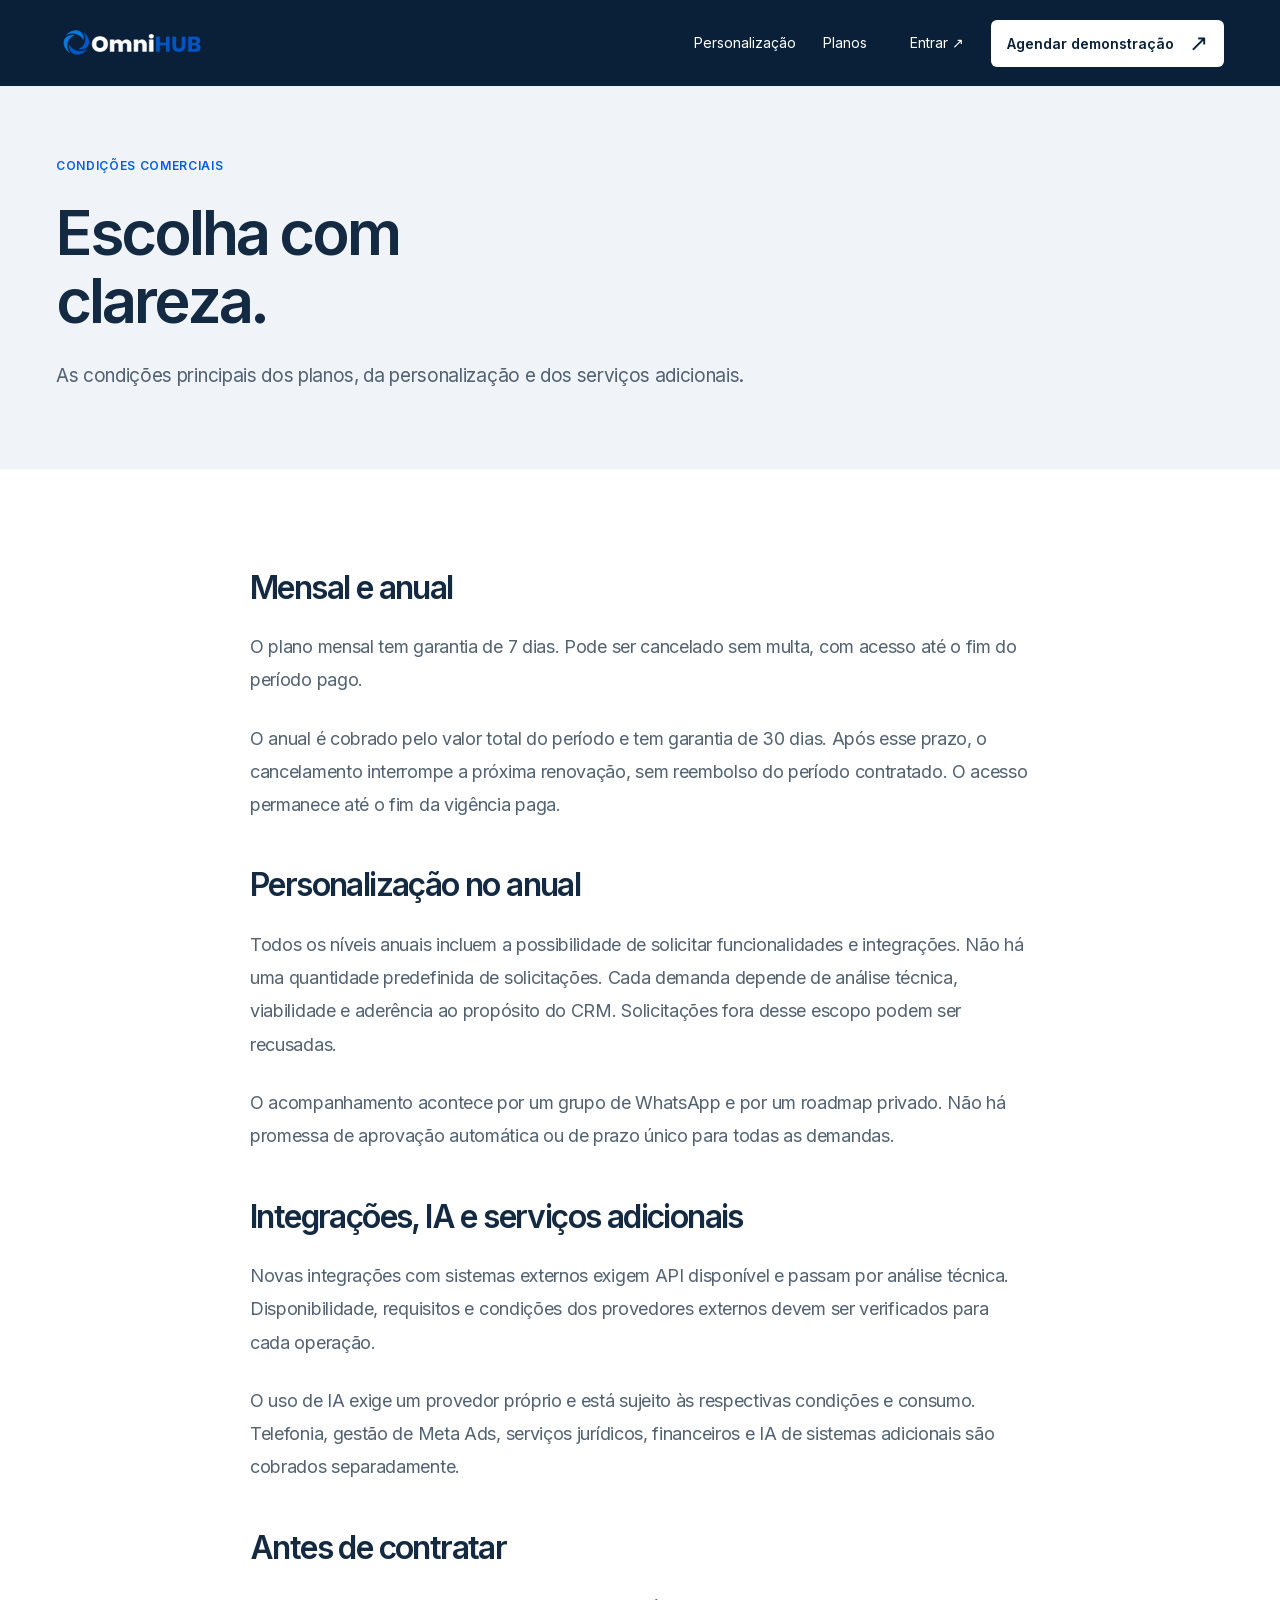
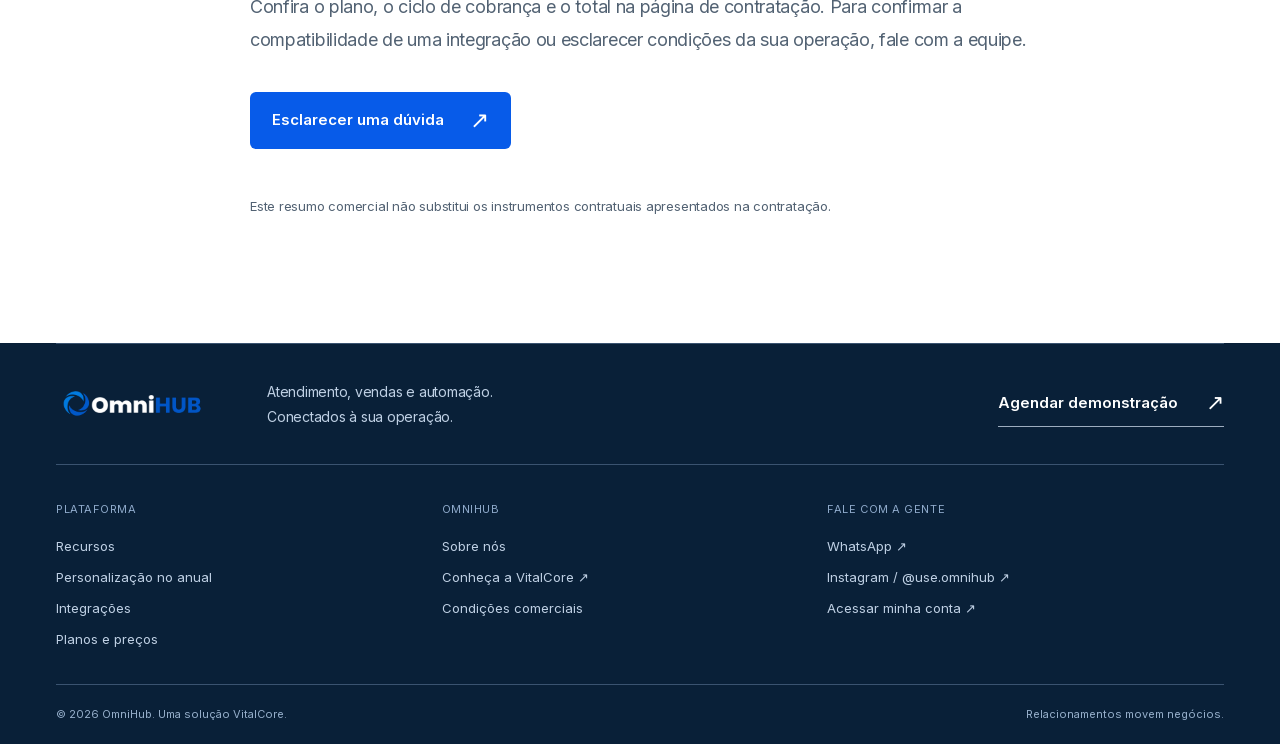
==== commit fba1b118: "Clarify sales flow, filter integrations, and compare plans inline" ====
--- a/condicoes/index.html
+++ b/condicoes/index.html
@@ -1 +1 @@
-<!doctype html><html lang="pt-BR"><head><meta charset="utf-8"><meta name="viewport" content="width=device-width, initial-scale=1"><title>Condições comerciais | OmniHub</title><meta name="description" content="Consulte as condições de cobrança, garantia, cancelamento e personalização dos planos OmniHub."><meta name="theme-color" content="#071c36"><meta name="google-site-verification" content="fr5wmhnkLUrRFdZlJ5WeFuo9M3Xpee2Pv4BbRFCl9nU"><link rel="canonical" href="https://omnihub.site/condicoes/"><meta property="og:type" content="website"><meta property="og:locale" content="pt_BR"><meta property="og:title" content="Condições comerciais | OmniHub"><meta property="og:description" content="Consulte as condições de cobrança, garantia, cancelamento e personalização dos planos OmniHub."><meta property="og:url" content="https://omnihub.site/condicoes/"><meta property="og:image" content="https://omnihub.site/assets/social.png"><meta property="og:image:alt" content="OmniHub. O sistema se adapta à sua empresa. Não o contrário."><meta name="twitter:card" content="summary_large_image"><link rel="icon" href="/assets/favicon.svg" type="image/svg+xml"><link rel="preload" href="/assets/inter-0.woff2" as="font" type="font/woff2" crossorigin><link rel="stylesheet" href="/styles.css"><script type="application/ld+json">{"@context": "https://schema.org", "@type": "Organization", "name": "OmniHub", "url": "https://omnihub.site", "logo": "https://omnihub.site/assets/logo.webp", "sameAs": ["https://www.instagram.com/use.omnihub/"], "parentOrganization": {"@type": "Organization", "name": "VitalCore", "url": "https://www.vitalcore.com.br/"}}</script><noscript><style>.delivery-tabs,.product-tabs{display:none}.delivery-panel[hidden]{display:grid}.delivery-panel{margin-bottom:20px}</style></noscript><script src="/app.js" defer></script></head><body><a class="skip" href="#conteudo">Pular para o conteúdo</a><header class="site-header"><div class="wrap nav"><a href="/" class="brand" aria-label="OmniHub — início"><img src="/assets/logo.webp" width="170" height="47" alt="OmniHub"></a><button class="menu-toggle" aria-expanded="false" aria-controls="navigation">Menu <span aria-hidden="true">☰</span></button><nav id="navigation" aria-label="Principal"><a href="/#personalizacao">Personalização <span class="nav-dot"></span></a><a href="/planos/">Planos</a><a href="https://app.omnihub.site" class="login">Entrar <span aria-hidden="true">↗</span></a><a class="button small light" href="https://wa.me/5519996414843?text=Ol%C3%A1%21+Quero+agendar+uma+demonstra%C3%A7%C3%A3o+da+OmniHub+para+minha+empresa.">Agendar demonstração <span aria-hidden="true">↗</span></a></nav></div></header><main id="conteudo"><section class="subhero"><div class="wrap"><span class="eyebrow">CONDIÇÕES COMERCIAIS</span><h1>Escolha com<br><em>clareza.</em></h1><p>As condições principais dos planos, da personalização e dos serviços adicionais.</p></div></section><section class="section"><div class="wrap prose narrow"><h2>Mensal e anual</h2><p>O plano mensal tem garantia de 7 dias. Pode ser cancelado sem multa, com acesso até o fim do período pago.</p><p>O anual é cobrado pelo valor total do período e tem garantia de 30 dias. Após esse prazo, o cancelamento interrompe a próxima renovação, sem reembolso do período contratado. O acesso permanece até o fim da vigência paga.</p><h2>Personalização no anual</h2><p>Todos os níveis anuais incluem a possibilidade de solicitar funcionalidades e integrações. Não há uma quantidade predefinida de solicitações. Cada demanda depende de análise técnica, viabilidade e aderência ao propósito do CRM. Solicitações fora desse escopo podem ser recusadas.</p><p>O acompanhamento acontece por um grupo de WhatsApp e por um roadmap privado. Não há promessa de aprovação automática ou de prazo único para todas as demandas.</p><h2>Integrações, IA e serviços adicionais</h2><p>Novas integrações com sistemas externos exigem API disponível e passam por análise técnica. Disponibilidade, requisitos e condições dos provedores externos devem ser verificados para cada operação.</p><p>O uso de IA exige um provedor próprio e está sujeito às respectivas condições e consumo. Telefonia, gestão de Meta Ads, serviços jurídicos, financeiros e IA de sistemas adicionais são cobrados separadamente.</p><h2>Antes de contratar</h2><p>Confira o plano, o ciclo de cobrança e o total na página de contratação. Para confirmar a compatibilidade de uma integração ou esclarecer condições da sua operação, fale com a equipe.</p><a class="button blue" href="https://wa.me/5519996414843?text=Ol%C3%A1%21%20Quero%20conhecer%20a%20OmniHub%20para%20minha%20empresa.">Esclarecer uma dúvida <span aria-hidden="true">↗</span></a><p class="fine">Este resumo comercial não substitui os instrumentos contratuais apresentados na contratação.</p></div></section></main><footer class="footer"><div class="wrap"><div class="footer-top"><a class="brand" href="/"><img src="/assets/logo.webp" width="170" height="47" alt="OmniHub"></a><p>Atendimento, vendas e automação.<br>Conectados à sua operação.</p><a href="https://wa.me/5519996414843?text=Ol%C3%A1%21%20Quero%20conhecer%20a%20OmniHub%20para%20minha%20empresa." class="text-link">Vamos conversar <span aria-hidden="true">↗</span></a></div><div class="footer-links"><div><span>PLATAFORMA</span><a href="/#plataforma">Recursos</a><a href="/#personalizacao">Personalização no anual</a><a href="/#integracoes">Integrações</a><a href="/planos/">Planos e preços</a></div><div><span>OMNIHUB</span><a href="/sobre/">Sobre nós</a><a href="https://www.vitalcore.com.br/" target="_blank" rel="noopener">Conheça a VitalCore ↗</a><a href="/condicoes/">Condições comerciais</a></div><div><span>FALE COM A GENTE</span><a href="https://wa.me/5519996414843?text=Ol%C3%A1%21%20Quero%20conhecer%20a%20OmniHub%20para%20minha%20empresa.">WhatsApp ↗</a><a href="https://www.instagram.com/use.omnihub/" target="_blank" rel="noopener">Instagram / @use.omnihub ↗</a><a href="https://app.omnihub.site">Acessar minha conta ↗</a></div></div><div class="footer-bottom"><span>© 2026 OmniHub. Uma solução VitalCore.</span><span>Relacionamentos movem negócios.</span></div></div></footer></body></html>+<!doctype html><html lang="pt-BR"><head><meta charset="utf-8"><meta name="viewport" content="width=device-width, initial-scale=1"><title>Condições comerciais | OmniHub</title><meta name="description" content="Consulte as condições de cobrança, garantia, cancelamento e personalização dos planos OmniHub."><meta name="theme-color" content="#071c36"><meta name="google-site-verification" content="fr5wmhnkLUrRFdZlJ5WeFuo9M3Xpee2Pv4BbRFCl9nU"><link rel="canonical" href="https://omnihub.site/condicoes/"><meta property="og:type" content="website"><meta property="og:locale" content="pt_BR"><meta property="og:title" content="Condições comerciais | OmniHub"><meta property="og:description" content="Consulte as condições de cobrança, garantia, cancelamento e personalização dos planos OmniHub."><meta property="og:url" content="https://omnihub.site/condicoes/"><meta property="og:image" content="https://omnihub.site/assets/social.png"><meta property="og:image:alt" content="OmniHub. O sistema se adapta à sua empresa. Não o contrário."><meta name="twitter:card" content="summary_large_image"><link rel="icon" href="/assets/favicon.svg" type="image/svg+xml"><link rel="preload" href="/assets/inter-0.woff2" as="font" type="font/woff2" crossorigin><link rel="stylesheet" href="/styles.css"><script type="application/ld+json">{"@context": "https://schema.org", "@type": "Organization", "name": "OmniHub", "url": "https://omnihub.site", "logo": "https://omnihub.site/assets/logo.webp", "sameAs": ["https://www.instagram.com/use.omnihub/"], "parentOrganization": {"@type": "Organization", "name": "VitalCore", "url": "https://www.vitalcore.com.br/"}}</script><noscript><style>.delivery-tabs,.product-tabs{display:none}.delivery-panel[hidden]{display:grid}.delivery-panel{margin-bottom:20px}</style></noscript><script src="/app.js" defer></script></head><body><a class="skip" href="#conteudo">Pular para o conteúdo</a><header class="site-header"><div class="wrap nav"><a href="/" class="brand" aria-label="OmniHub — início"><img src="/assets/logo.webp" width="170" height="47" alt="OmniHub"></a><button class="menu-toggle" aria-expanded="false" aria-controls="navigation">Menu <span aria-hidden="true">☰</span></button><nav id="navigation" aria-label="Principal"><a href="/#personalizacao">Personalização <span class="nav-dot"></span></a><a href="/planos/">Planos</a><a href="https://app.omnihub.site" class="login">Entrar <span aria-hidden="true">↗</span></a><a class="button small light" href="https://wa.me/5519996414843?text=Ol%C3%A1%21+Quero+agendar+uma+demonstra%C3%A7%C3%A3o+da+OmniHub+para+minha+empresa.">Agendar demonstração <span aria-hidden="true">↗</span></a></nav></div></header><main id="conteudo"><section class="subhero"><div class="wrap"><span class="eyebrow">CONDIÇÕES COMERCIAIS</span><h1>Escolha com<br><em>clareza.</em></h1><p>As condições principais dos planos, da personalização e dos serviços adicionais.</p></div></section><section class="section"><div class="wrap prose narrow"><h2>Mensal e anual</h2><p>O plano mensal tem garantia de 7 dias. Pode ser cancelado sem multa, com acesso até o fim do período pago.</p><p>O anual é cobrado pelo valor total do período e tem garantia de 30 dias. Após esse prazo, o cancelamento interrompe a próxima renovação, sem reembolso do período contratado. O acesso permanece até o fim da vigência paga.</p><h2>Personalização no anual</h2><p>Todos os níveis anuais incluem a possibilidade de solicitar funcionalidades e integrações. Não há uma quantidade predefinida de solicitações. Cada demanda depende de análise técnica, viabilidade e aderência ao propósito do CRM. Solicitações fora desse escopo podem ser recusadas.</p><p>O acompanhamento acontece por um grupo de WhatsApp e por um roadmap privado. Não há promessa de aprovação automática ou de prazo único para todas as demandas.</p><h2>Integrações, IA e serviços adicionais</h2><p>Novas integrações com sistemas externos exigem API disponível e passam por análise técnica. Disponibilidade, requisitos e condições dos provedores externos devem ser verificados para cada operação.</p><p>O uso de IA exige um provedor próprio e está sujeito às respectivas condições e consumo. Telefonia, gestão de Meta Ads, serviços jurídicos, financeiros e IA de sistemas adicionais são cobrados separadamente.</p><h2>Antes de contratar</h2><p>Confira o plano, o ciclo de cobrança e o total na página de contratação. Para confirmar a compatibilidade de uma integração ou esclarecer condições da sua operação, fale com a equipe.</p><a class="button blue" href="https://wa.me/5519996414843?text=Ol%C3%A1%21%20Quero%20conhecer%20a%20OmniHub%20para%20minha%20empresa.">Esclarecer uma dúvida <span aria-hidden="true">↗</span></a><p class="fine">Este resumo comercial não substitui os instrumentos contratuais apresentados na contratação.</p></div></section></main><footer class="footer"><div class="wrap"><div class="footer-top"><a class="brand" href="/"><img src="/assets/logo.webp" width="170" height="47" alt="OmniHub"></a><p>Atendimento, vendas e automação.<br>Conectados à sua operação.</p><a href="https://wa.me/5519996414843?text=Ol%C3%A1%21+Quero+agendar+uma+demonstra%C3%A7%C3%A3o+da+OmniHub+para+minha+empresa." class="text-link">Agendar demonstração <span aria-hidden="true">↗</span></a></div><div class="footer-links"><div><span>PLATAFORMA</span><a href="/#plataforma">Recursos</a><a href="/#personalizacao">Personalização no anual</a><a href="/#integracoes">Integrações</a><a href="/planos/">Planos e preços</a></div><div><span>OMNIHUB</span><a href="/sobre/">Sobre nós</a><a href="https://www.vitalcore.com.br/" target="_blank" rel="noopener">Conheça a VitalCore ↗</a><a href="/condicoes/">Condições comerciais</a></div><div><span>FALE COM A GENTE</span><a href="https://wa.me/5519996414843?text=Ol%C3%A1%21%20Quero%20conhecer%20a%20OmniHub%20para%20minha%20empresa.">WhatsApp ↗</a><a href="https://www.instagram.com/use.omnihub/" target="_blank" rel="noopener">Instagram / @use.omnihub ↗</a><a href="https://app.omnihub.site">Acessar minha conta ↗</a></div></div><div class="footer-bottom"><span>© 2026 OmniHub. Uma solução VitalCore.</span><span>Relacionamentos movem negócios.</span></div></div></footer></body></html>
--- a/styles.css
+++ b/styles.css
@@ -31,3 +31,35 @@
 @media(max-width:1150px){.hero h1{font-size:4.5vw}.hero-description{font-size:16px}.hero-actions .button{font-size:13px}}
 @media(max-width:900px){.hero h1{font-size:4.85vw}.hero-description{font-size:15px}.hero-actions{flex-direction:column;align-items:flex-start}.integration-brand{width:185px}.brand-art img{max-width:136px}.integration-carousel{margin-top:30px}}
 @media(max-width:650px){.hero h1{font-size:clamp(35px,8.9vw,56px);line-height:1.12}.hero-description{font-size:17px}.hero-actions{flex-direction:row;align-items:center;gap:19px}.hero-actions .button{font-size:13px;padding:15px}.hero .eyebrow{font-size:11px}.integration-carousel{margin-top:26px;gap:14px}.integration-sequence{gap:14px;padding-right:14px}.integration-brand{width:170px;padding:14px}.brand-art{height:76px;margin-bottom:14px}.brand-art img{max-width:130px;max-height:49px}.integration-brand>strong{font-size:15px}.integration-brand>span{font-size:10px}.integration-connectors{gap:12px 20px;padding-bottom:23px}.integration-connectors>span{width:100%;font-size:12px}.integration-connectors>strong{font-size:13px}}
+
+/* Primeira dobra: uma mensagem e uma ação. */
+.hero-focused{background:#fff;padding:88px 0 80px}
+.hero-focused .hero-layout{display:block}
+.hero-focused .hero-copy{max-width:1120px;margin:auto;padding:0;text-align:center}
+.hero-focused h1{font-size:clamp(44px,5vw,72px);line-height:1.08;letter-spacing:-.055em;text-wrap:balance}
+.hero-focused .hero-description{max-width:650px;margin:26px auto 0;font-size:19px;line-height:1.65}
+.hero-focused .hero-actions{justify-content:center;align-items:center;flex-direction:row;margin-top:30px}
+.hero-focused .hero-actions .button{font-size:15px;padding:17px 24px}
+.demo-section{background:var(--soft);padding:72px 0}
+.demo-layout{display:grid;grid-template-columns:.7fr 1.3fr;gap:64px;align-items:center}
+.demo-intro p{font-size:18px;color:var(--muted);max-width:320px;margin-top:22px}
+.demo-section .video-preview{padding:10px;width:100%;box-shadow:none}
+@media(max-width:900px){.demo-layout{gap:32px}.demo-intro h2{font-size:34px}.demo-intro p{font-size:16px}}
+@media(max-width:650px){.hero-focused{padding:52px 0}.hero-focused h1{font-size:clamp(36px,9vw,56px);line-height:1.1}.hero-focused .hero-description{font-size:16px;margin-top:23px;max-width:370px}.hero-focused .hero-description br{display:none}.hero-focused .hero-actions{margin-top:26px}.hero-focused .hero-actions .button{font-size:14px;padding:16px 20px}.demo-section{padding:44px 0}.demo-layout{grid-template-columns:1fr;gap:25px}.demo-intro h2{font-size:34px}.demo-intro h2 br{display:none}.demo-intro p{max-width:350px;margin-top:14px}.demo-section .video-preview{padding:7px}}
+
+/* Integrações por área e comparação resumida na página inicial. */
+.integration-filters{display:flex;flex-wrap:wrap;gap:9px;margin:30px 0 24px}
+.integration-filters[hidden],.integration-carousel[hidden],.integration-results[hidden],.integration-count[hidden]{display:none}
+.integration-filters button{background:#fff;border:1px solid var(--line);border-radius:5px;padding:10px 14px;font-size:13px;line-height:1.4}
+.integration-filters button[aria-pressed=true]{background:var(--navy);border-color:var(--navy);color:#fff}
+.integration-filters button:hover{border-color:var(--blue)}
+.integration-results{display:grid;grid-template-columns:repeat(4,minmax(0,1fr));gap:18px;margin:24px 0}
+.integration-results .integration-brand{width:auto}
+.integration-use-case{font-size:13px;line-height:1.55;color:var(--ink);margin-top:13px}
+.integration-count{font-size:13px;color:var(--muted);margin-bottom:20px}
+.comparison-compact{margin-top:44px}
+.comparison-compact h2{font-size:26px;margin-bottom:22px;letter-spacing:-.035em}
+.comparison-compact .fine{font-size:12px;color:var(--muted);margin-top:15px;max-width:760px}
+@media(max-width:900px){.integration-results{grid-template-columns:repeat(3,minmax(0,1fr))}}
+@media(max-width:650px){.integration-results{grid-template-columns:repeat(2,minmax(0,1fr));gap:12px}.integration-results .brand-art img{max-width:100%}.integration-filters{gap:7px}.integration-filters button{font-size:12px;padding:9px 11px}.comparison-compact h2{font-size:24px}.integration-use-case{font-size:12px}}
+@media(max-width:650px){.comparison-compact .table-scroll{margin-right:0}.comparison-compact table{min-width:0;width:100%;table-layout:fixed}.comparison-compact th,.comparison-compact td{padding:12px 5px;font-size:11px;line-height:1.5;overflow-wrap:anywhere}.comparison-compact th:first-child{width:31%}.comparison-compact thead th{font-size:10px}.comparison-compact td{white-space:normal}}
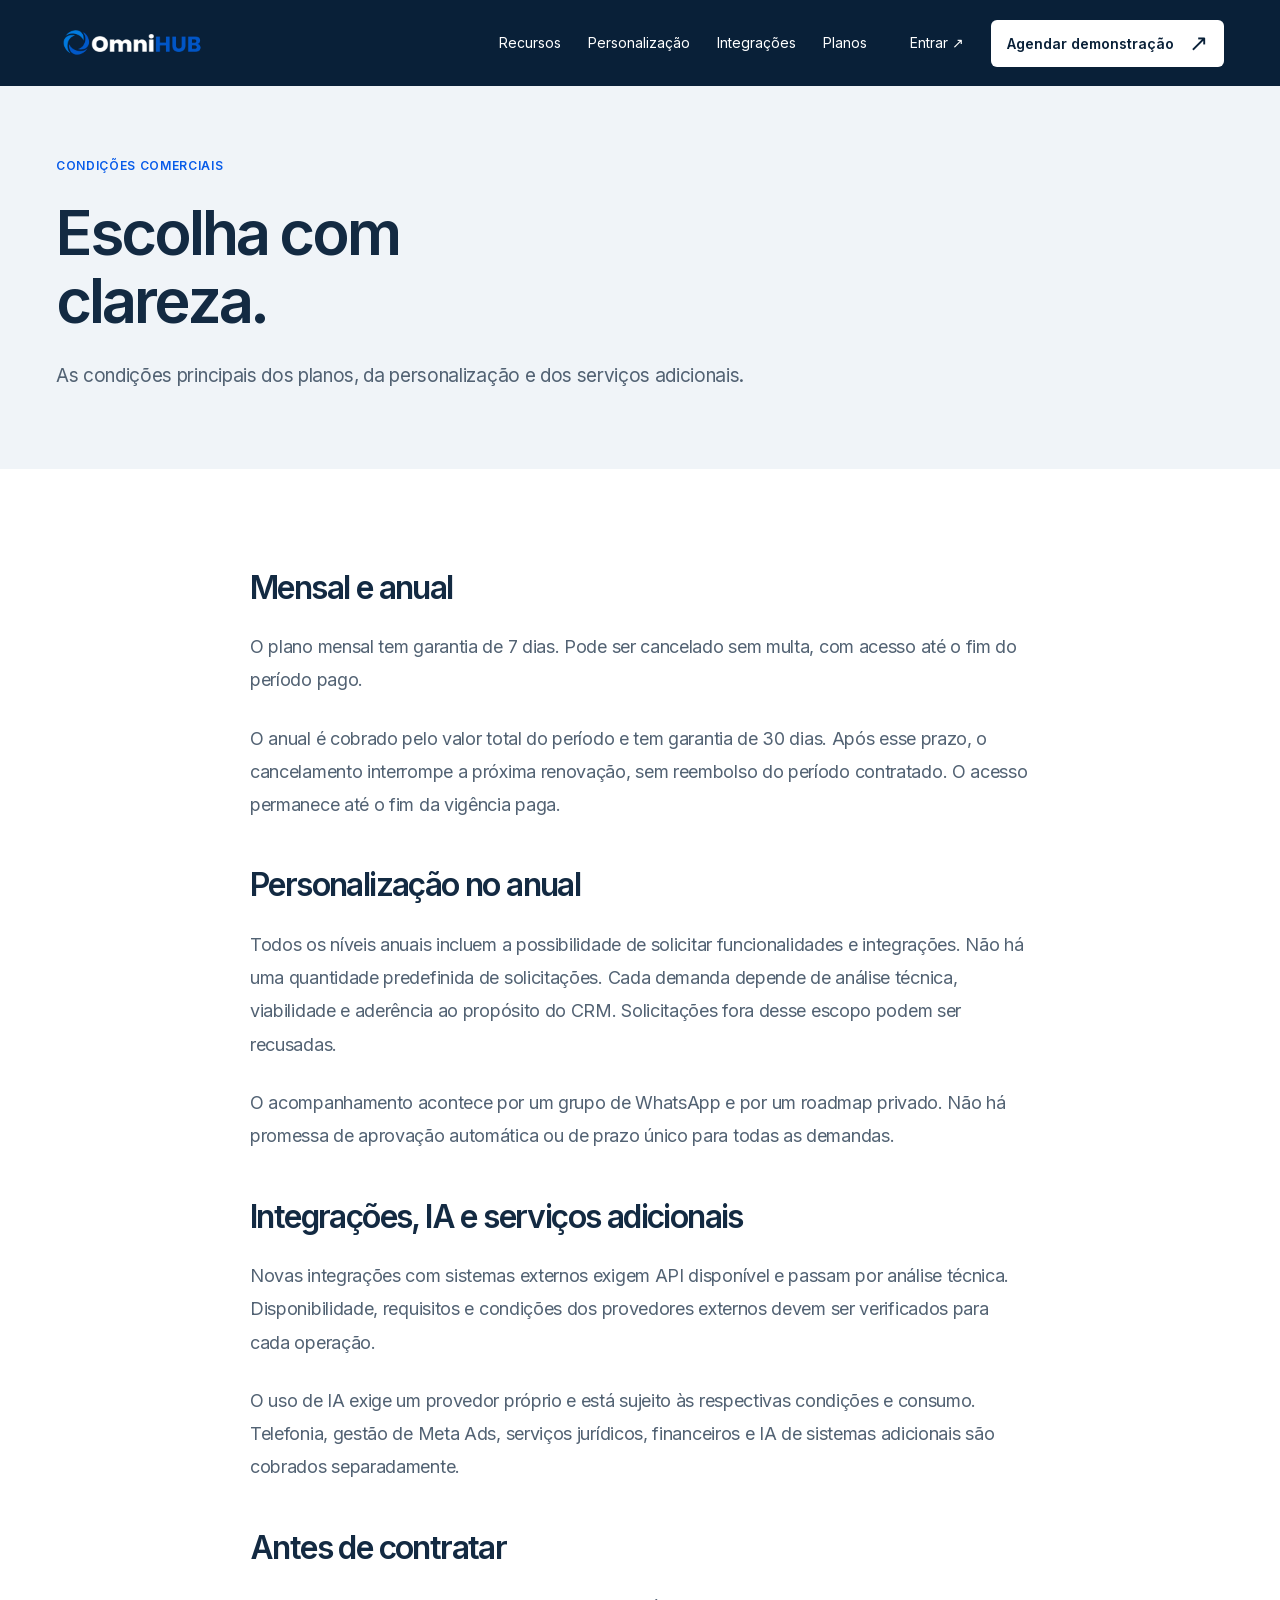
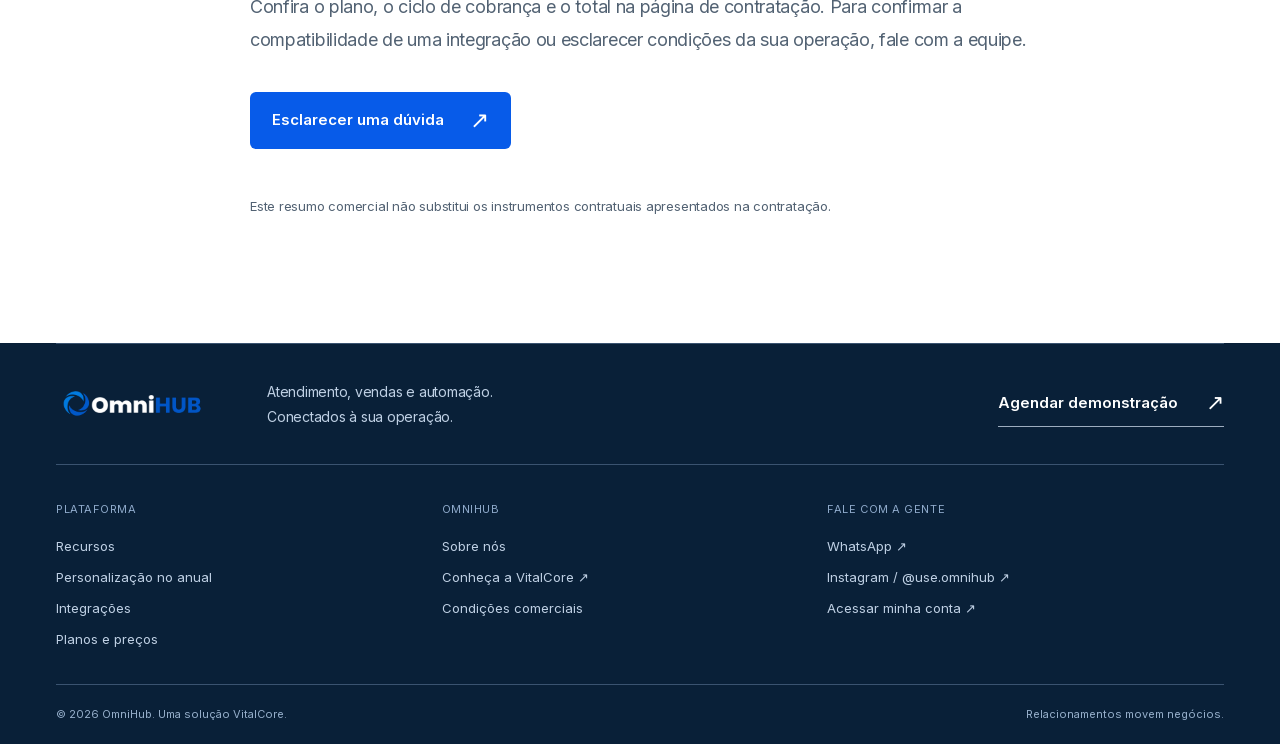
==== commit c55c89e2: "Show product and customer proof in opening section" ====
--- a/condicoes/index.html
+++ b/condicoes/index.html
@@ -1 +1 @@
-<!doctype html><html lang="pt-BR"><head><meta charset="utf-8"><meta name="viewport" content="width=device-width, initial-scale=1"><title>Condições comerciais | OmniHub</title><meta name="description" content="Consulte as condições de cobrança, garantia, cancelamento e personalização dos planos OmniHub."><meta name="theme-color" content="#071c36"><meta name="google-site-verification" content="fr5wmhnkLUrRFdZlJ5WeFuo9M3Xpee2Pv4BbRFCl9nU"><link rel="canonical" href="https://omnihub.site/condicoes/"><meta property="og:type" content="website"><meta property="og:locale" content="pt_BR"><meta property="og:title" content="Condições comerciais | OmniHub"><meta property="og:description" content="Consulte as condições de cobrança, garantia, cancelamento e personalização dos planos OmniHub."><meta property="og:url" content="https://omnihub.site/condicoes/"><meta property="og:image" content="https://omnihub.site/assets/social.png"><meta property="og:image:alt" content="OmniHub. O sistema se adapta à sua empresa. Não o contrário."><meta name="twitter:card" content="summary_large_image"><link rel="icon" href="/assets/favicon.svg" type="image/svg+xml"><link rel="preload" href="/assets/inter-0.woff2" as="font" type="font/woff2" crossorigin><link rel="stylesheet" href="/styles.css"><script type="application/ld+json">{"@context": "https://schema.org", "@type": "Organization", "name": "OmniHub", "url": "https://omnihub.site", "logo": "https://omnihub.site/assets/logo.webp", "sameAs": ["https://www.instagram.com/use.omnihub/"], "parentOrganization": {"@type": "Organization", "name": "VitalCore", "url": "https://www.vitalcore.com.br/"}}</script><noscript><style>.delivery-tabs,.product-tabs{display:none}.delivery-panel[hidden]{display:grid}.delivery-panel{margin-bottom:20px}</style></noscript><script src="/app.js" defer></script></head><body><a class="skip" href="#conteudo">Pular para o conteúdo</a><header class="site-header"><div class="wrap nav"><a href="/" class="brand" aria-label="OmniHub — início"><img src="/assets/logo.webp" width="170" height="47" alt="OmniHub"></a><button class="menu-toggle" aria-expanded="false" aria-controls="navigation">Menu <span aria-hidden="true">☰</span></button><nav id="navigation" aria-label="Principal"><a href="/#personalizacao">Personalização <span class="nav-dot"></span></a><a href="/planos/">Planos</a><a href="https://app.omnihub.site" class="login">Entrar <span aria-hidden="true">↗</span></a><a class="button small light" href="https://wa.me/5519996414843?text=Ol%C3%A1%21+Quero+agendar+uma+demonstra%C3%A7%C3%A3o+da+OmniHub+para+minha+empresa.">Agendar demonstração <span aria-hidden="true">↗</span></a></nav></div></header><main id="conteudo"><section class="subhero"><div class="wrap"><span class="eyebrow">CONDIÇÕES COMERCIAIS</span><h1>Escolha com<br><em>clareza.</em></h1><p>As condições principais dos planos, da personalização e dos serviços adicionais.</p></div></section><section class="section"><div class="wrap prose narrow"><h2>Mensal e anual</h2><p>O plano mensal tem garantia de 7 dias. Pode ser cancelado sem multa, com acesso até o fim do período pago.</p><p>O anual é cobrado pelo valor total do período e tem garantia de 30 dias. Após esse prazo, o cancelamento interrompe a próxima renovação, sem reembolso do período contratado. O acesso permanece até o fim da vigência paga.</p><h2>Personalização no anual</h2><p>Todos os níveis anuais incluem a possibilidade de solicitar funcionalidades e integrações. Não há uma quantidade predefinida de solicitações. Cada demanda depende de análise técnica, viabilidade e aderência ao propósito do CRM. Solicitações fora desse escopo podem ser recusadas.</p><p>O acompanhamento acontece por um grupo de WhatsApp e por um roadmap privado. Não há promessa de aprovação automática ou de prazo único para todas as demandas.</p><h2>Integrações, IA e serviços adicionais</h2><p>Novas integrações com sistemas externos exigem API disponível e passam por análise técnica. Disponibilidade, requisitos e condições dos provedores externos devem ser verificados para cada operação.</p><p>O uso de IA exige um provedor próprio e está sujeito às respectivas condições e consumo. Telefonia, gestão de Meta Ads, serviços jurídicos, financeiros e IA de sistemas adicionais são cobrados separadamente.</p><h2>Antes de contratar</h2><p>Confira o plano, o ciclo de cobrança e o total na página de contratação. Para confirmar a compatibilidade de uma integração ou esclarecer condições da sua operação, fale com a equipe.</p><a class="button blue" href="https://wa.me/5519996414843?text=Ol%C3%A1%21%20Quero%20conhecer%20a%20OmniHub%20para%20minha%20empresa.">Esclarecer uma dúvida <span aria-hidden="true">↗</span></a><p class="fine">Este resumo comercial não substitui os instrumentos contratuais apresentados na contratação.</p></div></section></main><footer class="footer"><div class="wrap"><div class="footer-top"><a class="brand" href="/"><img src="/assets/logo.webp" width="170" height="47" alt="OmniHub"></a><p>Atendimento, vendas e automação.<br>Conectados à sua operação.</p><a href="https://wa.me/5519996414843?text=Ol%C3%A1%21+Quero+agendar+uma+demonstra%C3%A7%C3%A3o+da+OmniHub+para+minha+empresa." class="text-link">Agendar demonstração <span aria-hidden="true">↗</span></a></div><div class="footer-links"><div><span>PLATAFORMA</span><a href="/#plataforma">Recursos</a><a href="/#personalizacao">Personalização no anual</a><a href="/#integracoes">Integrações</a><a href="/planos/">Planos e preços</a></div><div><span>OMNIHUB</span><a href="/sobre/">Sobre nós</a><a href="https://www.vitalcore.com.br/" target="_blank" rel="noopener">Conheça a VitalCore ↗</a><a href="/condicoes/">Condições comerciais</a></div><div><span>FALE COM A GENTE</span><a href="https://wa.me/5519996414843?text=Ol%C3%A1%21%20Quero%20conhecer%20a%20OmniHub%20para%20minha%20empresa.">WhatsApp ↗</a><a href="https://www.instagram.com/use.omnihub/" target="_blank" rel="noopener">Instagram / @use.omnihub ↗</a><a href="https://app.omnihub.site">Acessar minha conta ↗</a></div></div><div class="footer-bottom"><span>© 2026 OmniHub. Uma solução VitalCore.</span><span>Relacionamentos movem negócios.</span></div></div></footer></body></html>+<!doctype html><html lang="pt-BR"><head><meta charset="utf-8"><meta name="viewport" content="width=device-width, initial-scale=1"><title>Condições comerciais | OmniHub</title><meta name="description" content="Consulte as condições de cobrança, garantia, cancelamento e personalização dos planos OmniHub."><meta name="theme-color" content="#071c36"><meta name="google-site-verification" content="fr5wmhnkLUrRFdZlJ5WeFuo9M3Xpee2Pv4BbRFCl9nU"><link rel="canonical" href="https://omnihub.site/condicoes/"><meta property="og:type" content="website"><meta property="og:locale" content="pt_BR"><meta property="og:title" content="Condições comerciais | OmniHub"><meta property="og:description" content="Consulte as condições de cobrança, garantia, cancelamento e personalização dos planos OmniHub."><meta property="og:url" content="https://omnihub.site/condicoes/"><meta property="og:image" content="https://omnihub.site/assets/social.png"><meta property="og:image:alt" content="OmniHub. O sistema se adapta à sua empresa. Não o contrário."><meta name="twitter:card" content="summary_large_image"><link rel="icon" href="/assets/favicon.svg" type="image/svg+xml"><link rel="preload" href="/assets/inter-0.woff2" as="font" type="font/woff2" crossorigin><link rel="stylesheet" href="/styles.css"><script type="application/ld+json">{"@context": "https://schema.org", "@type": "Organization", "name": "OmniHub", "url": "https://omnihub.site", "logo": "https://omnihub.site/assets/logo.webp", "sameAs": ["https://www.instagram.com/use.omnihub/"], "parentOrganization": {"@type": "Organization", "name": "VitalCore", "url": "https://www.vitalcore.com.br/"}}</script><noscript><style>.delivery-tabs,.product-tabs{display:none}.delivery-panel[hidden]{display:grid}.delivery-panel{margin-bottom:20px}</style></noscript><script src="/app.js" defer></script></head><body><a class="skip" href="#conteudo">Pular para o conteúdo</a><header class="site-header"><div class="wrap nav"><a href="/" class="brand" aria-label="OmniHub — início"><img src="/assets/logo.webp" width="170" height="47" alt="OmniHub"></a><button class="menu-toggle" aria-expanded="false" aria-controls="navigation">Menu <span aria-hidden="true">☰</span></button><nav id="navigation" aria-label="Principal"><a href="/#plataforma">Recursos</a><a href="/#personalizacao">Personalização <span class="nav-dot"></span></a><a href="/#integracoes">Integrações</a><a href="/planos/">Planos</a><a href="https://app.omnihub.site" class="login">Entrar <span aria-hidden="true">↗</span></a><a class="button small light" href="https://wa.me/5519996414843?text=Ol%C3%A1%21+Quero+agendar+uma+demonstra%C3%A7%C3%A3o+da+OmniHub+para+minha+empresa.">Agendar demonstração <span aria-hidden="true">↗</span></a></nav></div></header><main id="conteudo"><section class="subhero"><div class="wrap"><span class="eyebrow">CONDIÇÕES COMERCIAIS</span><h1>Escolha com<br><em>clareza.</em></h1><p>As condições principais dos planos, da personalização e dos serviços adicionais.</p></div></section><section class="section"><div class="wrap prose narrow"><h2>Mensal e anual</h2><p>O plano mensal tem garantia de 7 dias. Pode ser cancelado sem multa, com acesso até o fim do período pago.</p><p>O anual é cobrado pelo valor total do período e tem garantia de 30 dias. Após esse prazo, o cancelamento interrompe a próxima renovação, sem reembolso do período contratado. O acesso permanece até o fim da vigência paga.</p><h2>Personalização no anual</h2><p>Todos os níveis anuais incluem a possibilidade de solicitar funcionalidades e integrações. Não há uma quantidade predefinida de solicitações. Cada demanda depende de análise técnica, viabilidade e aderência ao propósito do CRM. Solicitações fora desse escopo podem ser recusadas.</p><p>O acompanhamento acontece por um grupo de WhatsApp e por um roadmap privado. Não há promessa de aprovação automática ou de prazo único para todas as demandas.</p><h2>Integrações, IA e serviços adicionais</h2><p>Novas integrações com sistemas externos exigem API disponível e passam por análise técnica. Disponibilidade, requisitos e condições dos provedores externos devem ser verificados para cada operação.</p><p>O uso de IA exige um provedor próprio e está sujeito às respectivas condições e consumo. Telefonia, gestão de Meta Ads, serviços jurídicos, financeiros e IA de sistemas adicionais são cobrados separadamente.</p><h2>Antes de contratar</h2><p>Confira o plano, o ciclo de cobrança e o total na página de contratação. Para confirmar a compatibilidade de uma integração ou esclarecer condições da sua operação, fale com a equipe.</p><a class="button blue" href="https://wa.me/5519996414843?text=Ol%C3%A1%21%20Quero%20conhecer%20a%20OmniHub%20para%20minha%20empresa.">Esclarecer uma dúvida <span aria-hidden="true">↗</span></a><p class="fine">Este resumo comercial não substitui os instrumentos contratuais apresentados na contratação.</p></div></section></main><footer class="footer"><div class="wrap"><div class="footer-top"><a class="brand" href="/"><img src="/assets/logo.webp" width="170" height="47" alt="OmniHub"></a><p>Atendimento, vendas e automação.<br>Conectados à sua operação.</p><a href="https://wa.me/5519996414843?text=Ol%C3%A1%21+Quero+agendar+uma+demonstra%C3%A7%C3%A3o+da+OmniHub+para+minha+empresa." class="text-link">Agendar demonstração <span aria-hidden="true">↗</span></a></div><div class="footer-links"><div><span>PLATAFORMA</span><a href="/#plataforma">Recursos</a><a href="/#personalizacao">Personalização no anual</a><a href="/#integracoes">Integrações</a><a href="/planos/">Planos e preços</a></div><div><span>OMNIHUB</span><a href="/sobre/">Sobre nós</a><a href="https://www.vitalcore.com.br/" target="_blank" rel="noopener">Conheça a VitalCore ↗</a><a href="/condicoes/">Condições comerciais</a></div><div><span>FALE COM A GENTE</span><a href="https://wa.me/5519996414843?text=Ol%C3%A1%21%20Quero%20conhecer%20a%20OmniHub%20para%20minha%20empresa.">WhatsApp ↗</a><a href="https://www.instagram.com/use.omnihub/" target="_blank" rel="noopener">Instagram / @use.omnihub ↗</a><a href="https://app.omnihub.site">Acessar minha conta ↗</a></div></div><div class="footer-bottom"><span>© 2026 OmniHub. Uma solução VitalCore.</span><span>Relacionamentos movem negócios.</span></div></div></footer></body></html>
--- a/styles.css
+++ b/styles.css
@@ -63,3 +63,20 @@
 @media(max-width:900px){.integration-results{grid-template-columns:repeat(3,minmax(0,1fr))}}
 @media(max-width:650px){.integration-results{grid-template-columns:repeat(2,minmax(0,1fr));gap:12px}.integration-results .brand-art img{max-width:100%}.integration-filters{gap:7px}.integration-filters button{font-size:12px;padding:9px 11px}.comparison-compact h2{font-size:24px}.integration-use-case{font-size:12px}}
 @media(max-width:650px){.comparison-compact .table-scroll{margin-right:0}.comparison-compact table{min-width:0;width:100%;table-layout:fixed}.comparison-compact th,.comparison-compact td{padding:12px 5px;font-size:11px;line-height:1.5;overflow-wrap:anywhere}.comparison-compact th:first-child{width:31%}.comparison-compact thead th{font-size:10px}.comparison-compact td{white-space:normal}}
+
+/* Produto e clientes visíveis na abertura. */
+.hero-with-product{padding:72px 0 58px}
+.hero-with-product .hero-layout{display:grid;grid-template-columns:1fr 1.08fr;gap:48px;align-items:center}
+.hero-with-product .hero-copy{text-align:left;max-width:none;margin:0}
+.hero-with-product h1{font-size:clamp(42px,4.2vw,61px);line-height:1.08;text-wrap:initial}
+.hero-with-product .hero-description{max-width:480px;margin:25px 0 0;font-size:18px}
+.hero-with-product .hero-actions{justify-content:flex-start}
+.hero-product{min-width:0;margin:0;padding:12px;background:var(--navy);border-radius:12px;box-shadow:0 22px 50px #0920381a}
+.hero-product figcaption{display:flex;justify-content:space-between;align-items:center;gap:16px;padding:7px 7px 17px;color:#c3d2e2;font-size:11px}
+.hero-product figcaption img{width:110px;height:auto}
+.hero-product-screen{overflow:hidden;border-radius:5px;background:#f3f5f7}
+.hero-product-screen>img{width:100%;height:auto}
+.hero-with-product+.clients{padding-top:25px;padding-bottom:30px;background:white;border-top:1px solid var(--line)}
+@media(min-width:901px) and (max-width:1150px){.nav{gap:20px}.nav nav{gap:16px}.nav .brand img{width:125px}.nav .button.small{gap:10px}}
+@media(max-width:900px){.hero-with-product{padding:48px 0}.hero-with-product .hero-layout{gap:28px;grid-template-columns:1fr 1fr}.hero-with-product h1{font-size:38px}.hero-with-product .hero-description{font-size:16px}.hero-product{padding:8px}.hero-product figcaption{font-size:10px;gap:9px}.hero-product figcaption img{width:86px}}
+@media(max-width:650px){.hero-with-product{padding:40px 0 32px}.hero-with-product .hero-layout{display:flex;flex-direction:column;gap:32px;align-items:stretch}.hero-with-product h1{font-size:clamp(36px,9vw,54px)}.hero-with-product .hero-description{font-size:16px;margin-top:23px}.hero-with-product .hero-actions{justify-content:flex-start}.hero-product figcaption{font-size:11px}.hero-product figcaption img{width:100px}.hero-with-product+.clients .clients-caption>p{font-size:19px}}
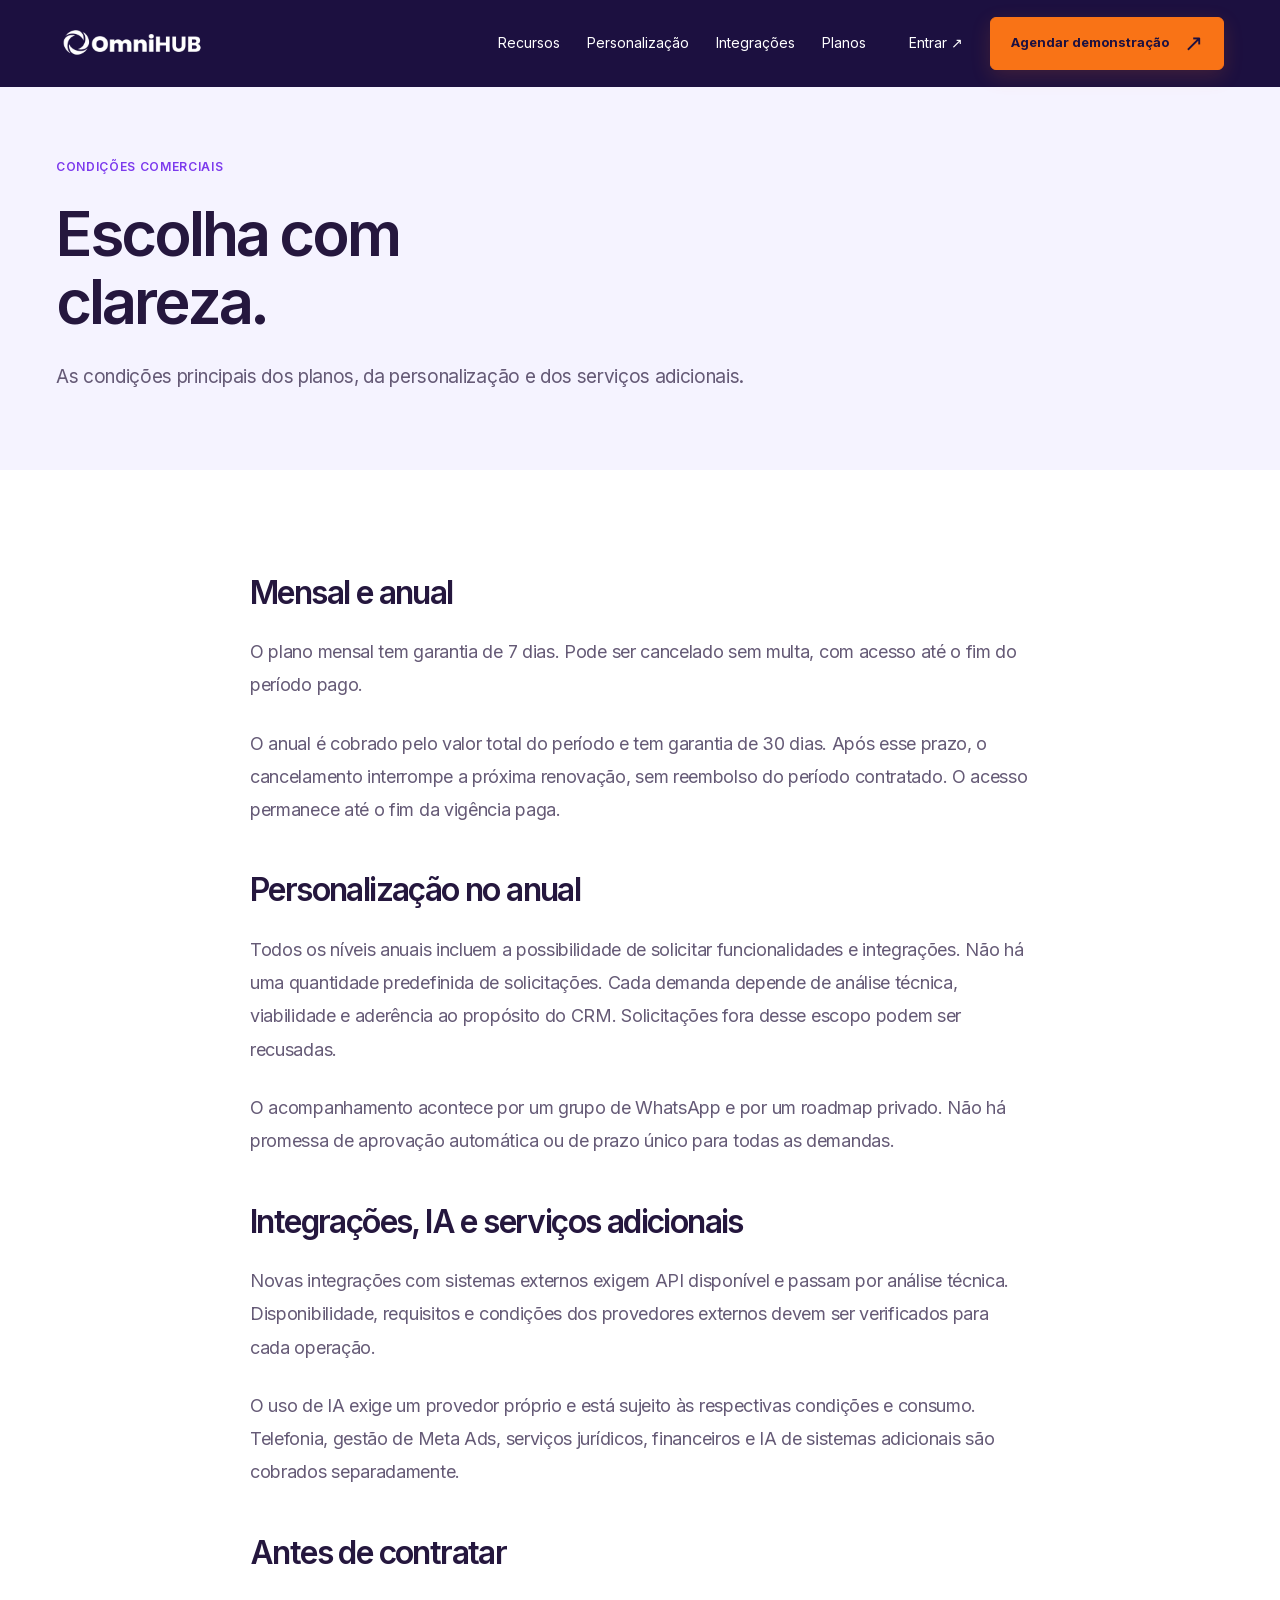
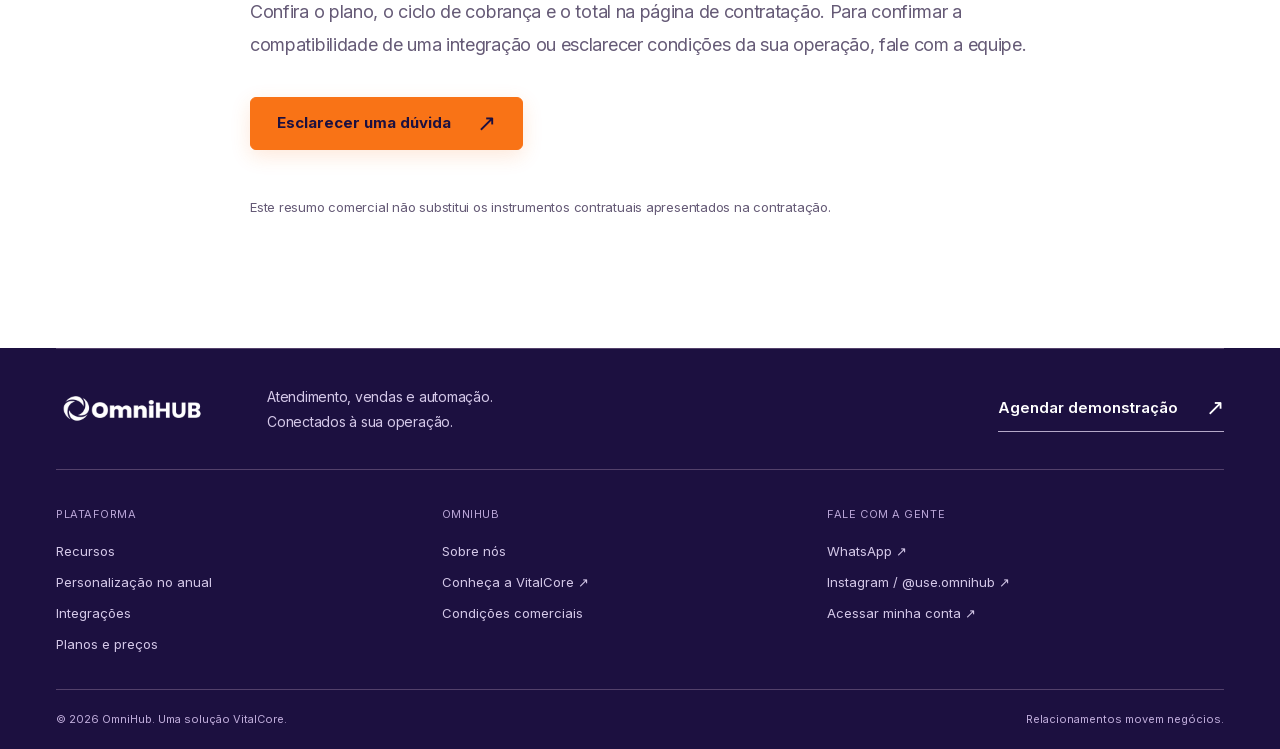
==== commit b2dedfc1: "Adopt violet and orange identity and refine navigation" ====
--- a/condicoes/index.html
+++ b/condicoes/index.html
@@ -1 +1 @@
-<!doctype html><html lang="pt-BR"><head><meta charset="utf-8"><meta name="viewport" content="width=device-width, initial-scale=1"><title>Condições comerciais | OmniHub</title><meta name="description" content="Consulte as condições de cobrança, garantia, cancelamento e personalização dos planos OmniHub."><meta name="theme-color" content="#071c36"><meta name="google-site-verification" content="fr5wmhnkLUrRFdZlJ5WeFuo9M3Xpee2Pv4BbRFCl9nU"><link rel="canonical" href="https://omnihub.site/condicoes/"><meta property="og:type" content="website"><meta property="og:locale" content="pt_BR"><meta property="og:title" content="Condições comerciais | OmniHub"><meta property="og:description" content="Consulte as condições de cobrança, garantia, cancelamento e personalização dos planos OmniHub."><meta property="og:url" content="https://omnihub.site/condicoes/"><meta property="og:image" content="https://omnihub.site/assets/social.png"><meta property="og:image:alt" content="OmniHub. O sistema se adapta à sua empresa. Não o contrário."><meta name="twitter:card" content="summary_large_image"><link rel="icon" href="/assets/favicon.svg" type="image/svg+xml"><link rel="preload" href="/assets/inter-0.woff2" as="font" type="font/woff2" crossorigin><link rel="stylesheet" href="/styles.css"><script type="application/ld+json">{"@context": "https://schema.org", "@type": "Organization", "name": "OmniHub", "url": "https://omnihub.site", "logo": "https://omnihub.site/assets/logo.webp", "sameAs": ["https://www.instagram.com/use.omnihub/"], "parentOrganization": {"@type": "Organization", "name": "VitalCore", "url": "https://www.vitalcore.com.br/"}}</script><noscript><style>.delivery-tabs,.product-tabs{display:none}.delivery-panel[hidden]{display:grid}.delivery-panel{margin-bottom:20px}</style></noscript><script src="/app.js" defer></script></head><body><a class="skip" href="#conteudo">Pular para o conteúdo</a><header class="site-header"><div class="wrap nav"><a href="/" class="brand" aria-label="OmniHub — início"><img src="/assets/logo.webp" width="170" height="47" alt="OmniHub"></a><button class="menu-toggle" aria-expanded="false" aria-controls="navigation">Menu <span aria-hidden="true">☰</span></button><nav id="navigation" aria-label="Principal"><a href="/#plataforma">Recursos</a><a href="/#personalizacao">Personalização <span class="nav-dot"></span></a><a href="/#integracoes">Integrações</a><a href="/planos/">Planos</a><a href="https://app.omnihub.site" class="login">Entrar <span aria-hidden="true">↗</span></a><a class="button small light" href="https://wa.me/5519996414843?text=Ol%C3%A1%21+Quero+agendar+uma+demonstra%C3%A7%C3%A3o+da+OmniHub+para+minha+empresa.">Agendar demonstração <span aria-hidden="true">↗</span></a></nav></div></header><main id="conteudo"><section class="subhero"><div class="wrap"><span class="eyebrow">CONDIÇÕES COMERCIAIS</span><h1>Escolha com<br><em>clareza.</em></h1><p>As condições principais dos planos, da personalização e dos serviços adicionais.</p></div></section><section class="section"><div class="wrap prose narrow"><h2>Mensal e anual</h2><p>O plano mensal tem garantia de 7 dias. Pode ser cancelado sem multa, com acesso até o fim do período pago.</p><p>O anual é cobrado pelo valor total do período e tem garantia de 30 dias. Após esse prazo, o cancelamento interrompe a próxima renovação, sem reembolso do período contratado. O acesso permanece até o fim da vigência paga.</p><h2>Personalização no anual</h2><p>Todos os níveis anuais incluem a possibilidade de solicitar funcionalidades e integrações. Não há uma quantidade predefinida de solicitações. Cada demanda depende de análise técnica, viabilidade e aderência ao propósito do CRM. Solicitações fora desse escopo podem ser recusadas.</p><p>O acompanhamento acontece por um grupo de WhatsApp e por um roadmap privado. Não há promessa de aprovação automática ou de prazo único para todas as demandas.</p><h2>Integrações, IA e serviços adicionais</h2><p>Novas integrações com sistemas externos exigem API disponível e passam por análise técnica. Disponibilidade, requisitos e condições dos provedores externos devem ser verificados para cada operação.</p><p>O uso de IA exige um provedor próprio e está sujeito às respectivas condições e consumo. Telefonia, gestão de Meta Ads, serviços jurídicos, financeiros e IA de sistemas adicionais são cobrados separadamente.</p><h2>Antes de contratar</h2><p>Confira o plano, o ciclo de cobrança e o total na página de contratação. Para confirmar a compatibilidade de uma integração ou esclarecer condições da sua operação, fale com a equipe.</p><a class="button blue" href="https://wa.me/5519996414843?text=Ol%C3%A1%21%20Quero%20conhecer%20a%20OmniHub%20para%20minha%20empresa.">Esclarecer uma dúvida <span aria-hidden="true">↗</span></a><p class="fine">Este resumo comercial não substitui os instrumentos contratuais apresentados na contratação.</p></div></section></main><footer class="footer"><div class="wrap"><div class="footer-top"><a class="brand" href="/"><img src="/assets/logo.webp" width="170" height="47" alt="OmniHub"></a><p>Atendimento, vendas e automação.<br>Conectados à sua operação.</p><a href="https://wa.me/5519996414843?text=Ol%C3%A1%21+Quero+agendar+uma+demonstra%C3%A7%C3%A3o+da+OmniHub+para+minha+empresa." class="text-link">Agendar demonstração <span aria-hidden="true">↗</span></a></div><div class="footer-links"><div><span>PLATAFORMA</span><a href="/#plataforma">Recursos</a><a href="/#personalizacao">Personalização no anual</a><a href="/#integracoes">Integrações</a><a href="/planos/">Planos e preços</a></div><div><span>OMNIHUB</span><a href="/sobre/">Sobre nós</a><a href="https://www.vitalcore.com.br/" target="_blank" rel="noopener">Conheça a VitalCore ↗</a><a href="/condicoes/">Condições comerciais</a></div><div><span>FALE COM A GENTE</span><a href="https://wa.me/5519996414843?text=Ol%C3%A1%21%20Quero%20conhecer%20a%20OmniHub%20para%20minha%20empresa.">WhatsApp ↗</a><a href="https://www.instagram.com/use.omnihub/" target="_blank" rel="noopener">Instagram / @use.omnihub ↗</a><a href="https://app.omnihub.site">Acessar minha conta ↗</a></div></div><div class="footer-bottom"><span>© 2026 OmniHub. Uma solução VitalCore.</span><span>Relacionamentos movem negócios.</span></div></div></footer></body></html>+<!doctype html><html lang="pt-BR"><head><meta charset="utf-8"><meta name="viewport" content="width=device-width, initial-scale=1"><title>Condições comerciais | OmniHub</title><meta name="description" content="Consulte as condições de cobrança, garantia, cancelamento e personalização dos planos OmniHub."><meta name="theme-color" content="#1C1040"><meta name="google-site-verification" content="fr5wmhnkLUrRFdZlJ5WeFuo9M3Xpee2Pv4BbRFCl9nU"><link rel="canonical" href="https://omnihub.site/condicoes/"><meta property="og:type" content="website"><meta property="og:locale" content="pt_BR"><meta property="og:title" content="Condições comerciais | OmniHub"><meta property="og:description" content="Consulte as condições de cobrança, garantia, cancelamento e personalização dos planos OmniHub."><meta property="og:url" content="https://omnihub.site/condicoes/"><meta property="og:image" content="https://omnihub.site/assets/social.png"><meta property="og:image:alt" content="OmniHub. O sistema se adapta à sua empresa. Não o contrário."><meta name="twitter:card" content="summary_large_image"><link rel="icon" href="/assets/favicon.svg" type="image/svg+xml"><link rel="preload" href="/assets/inter-0.woff2" as="font" type="font/woff2" crossorigin><link rel="stylesheet" href="/styles.css"><script type="application/ld+json">{"@context": "https://schema.org", "@type": "Organization", "name": "OmniHub", "url": "https://omnihub.site", "logo": "https://omnihub.site/assets/logo.webp", "sameAs": ["https://www.instagram.com/use.omnihub/"], "parentOrganization": {"@type": "Organization", "name": "VitalCore", "url": "https://www.vitalcore.com.br/"}}</script><noscript><style>.delivery-tabs,.product-tabs{display:none}.delivery-panel[hidden]{display:grid}.delivery-panel{margin-bottom:20px}@media(max-width:900px){.site-header{position:relative}.nav{height:auto;flex-wrap:wrap;padding-block:20px}.menu-toggle{display:none}.nav nav{display:flex;position:static;width:100%;height:auto;visibility:visible;opacity:1;transform:none}}</style></noscript><script src="/app.js" defer></script></head><body><a class="skip" href="#conteudo">Pular para o conteúdo</a><header class="site-header"><div class="wrap nav"><a href="/" class="brand" aria-label="OmniHub — início"><img src="/assets/logo.webp" width="170" height="47" alt="OmniHub"></a><button class="menu-toggle" aria-expanded="false" aria-controls="navigation"><span data-menu-label>Menu</span> <span data-menu-icon aria-hidden="true">☰</span></button><nav id="navigation" aria-label="Principal"><a href="/#plataforma">Recursos</a><a href="/#personalizacao">Personalização <span class="nav-dot"></span></a><a href="/#integracoes">Integrações</a><a href="/planos/">Planos</a><a href="https://app.omnihub.site" class="login">Entrar <span aria-hidden="true">↗</span></a><a class="button small blue" href="https://wa.me/5519996414843?text=Ol%C3%A1%21+Quero+agendar+uma+demonstra%C3%A7%C3%A3o+da+OmniHub+para+minha+empresa.">Agendar demonstração <span aria-hidden="true">↗</span></a></nav></div></header><main id="conteudo"><section class="subhero"><div class="wrap"><span class="eyebrow">CONDIÇÕES COMERCIAIS</span><h1>Escolha com<br><em>clareza.</em></h1><p>As condições principais dos planos, da personalização e dos serviços adicionais.</p></div></section><section class="section"><div class="wrap prose narrow"><h2>Mensal e anual</h2><p>O plano mensal tem garantia de 7 dias. Pode ser cancelado sem multa, com acesso até o fim do período pago.</p><p>O anual é cobrado pelo valor total do período e tem garantia de 30 dias. Após esse prazo, o cancelamento interrompe a próxima renovação, sem reembolso do período contratado. O acesso permanece até o fim da vigência paga.</p><h2>Personalização no anual</h2><p>Todos os níveis anuais incluem a possibilidade de solicitar funcionalidades e integrações. Não há uma quantidade predefinida de solicitações. Cada demanda depende de análise técnica, viabilidade e aderência ao propósito do CRM. Solicitações fora desse escopo podem ser recusadas.</p><p>O acompanhamento acontece por um grupo de WhatsApp e por um roadmap privado. Não há promessa de aprovação automática ou de prazo único para todas as demandas.</p><h2>Integrações, IA e serviços adicionais</h2><p>Novas integrações com sistemas externos exigem API disponível e passam por análise técnica. Disponibilidade, requisitos e condições dos provedores externos devem ser verificados para cada operação.</p><p>O uso de IA exige um provedor próprio e está sujeito às respectivas condições e consumo. Telefonia, gestão de Meta Ads, serviços jurídicos, financeiros e IA de sistemas adicionais são cobrados separadamente.</p><h2>Antes de contratar</h2><p>Confira o plano, o ciclo de cobrança e o total na página de contratação. Para confirmar a compatibilidade de uma integração ou esclarecer condições da sua operação, fale com a equipe.</p><a class="button blue" href="https://wa.me/5519996414843?text=Ol%C3%A1%21%20Quero%20conhecer%20a%20OmniHub%20para%20minha%20empresa.">Esclarecer uma dúvida <span aria-hidden="true">↗</span></a><p class="fine">Este resumo comercial não substitui os instrumentos contratuais apresentados na contratação.</p></div></section></main><footer class="footer"><div class="wrap"><div class="footer-top"><a class="brand" href="/"><img src="/assets/logo.webp" width="170" height="47" alt="OmniHub"></a><p>Atendimento, vendas e automação.<br>Conectados à sua operação.</p><a href="https://wa.me/5519996414843?text=Ol%C3%A1%21+Quero+agendar+uma+demonstra%C3%A7%C3%A3o+da+OmniHub+para+minha+empresa." class="text-link">Agendar demonstração <span aria-hidden="true">↗</span></a></div><div class="footer-links"><div><span>PLATAFORMA</span><a href="/#plataforma">Recursos</a><a href="/#personalizacao">Personalização no anual</a><a href="/#integracoes">Integrações</a><a href="/planos/">Planos e preços</a></div><div><span>OMNIHUB</span><a href="/sobre/">Sobre nós</a><a href="https://www.vitalcore.com.br/" target="_blank" rel="noopener">Conheça a VitalCore ↗</a><a href="/condicoes/">Condições comerciais</a></div><div><span>FALE COM A GENTE</span><a href="https://wa.me/5519996414843?text=Ol%C3%A1%21%20Quero%20conhecer%20a%20OmniHub%20para%20minha%20empresa.">WhatsApp ↗</a><a href="https://www.instagram.com/use.omnihub/" target="_blank" rel="noopener">Instagram / @use.omnihub ↗</a><a href="https://app.omnihub.site">Acessar minha conta ↗</a></div></div><div class="footer-bottom"><span>© 2026 OmniHub. Uma solução VitalCore.</span><span>Relacionamentos movem negócios.</span></div></div></footer></body></html>
--- a/styles.css
+++ b/styles.css
@@ -80,3 +80,123 @@
 @media(min-width:901px) and (max-width:1150px){.nav{gap:20px}.nav nav{gap:16px}.nav .brand img{width:125px}.nav .button.small{gap:10px}}
 @media(max-width:900px){.hero-with-product{padding:48px 0}.hero-with-product .hero-layout{gap:28px;grid-template-columns:1fr 1fr}.hero-with-product h1{font-size:38px}.hero-with-product .hero-description{font-size:16px}.hero-product{padding:8px}.hero-product figcaption{font-size:10px;gap:9px}.hero-product figcaption img{width:86px}}
 @media(max-width:650px){.hero-with-product{padding:40px 0 32px}.hero-with-product .hero-layout{display:flex;flex-direction:column;gap:32px;align-items:stretch}.hero-with-product h1{font-size:clamp(36px,9vw,54px)}.hero-with-product .hero-description{font-size:16px;margin-top:23px}.hero-with-product .hero-actions{justify-content:flex-start}.hero-product figcaption{font-size:11px}.hero-product figcaption img{width:100px}.hero-with-product+.clients .clients-caption>p{font-size:19px}}
+
+/* Depoimentos: sequência contínua, sem avanço abrupto de cartões. */
+.testimonials-carousel{background:var(--navy);color:#fff;margin-bottom:80px;overflow:hidden;padding:76px 0}
+.testimonials-carousel h2{margin-bottom:36px}
+.quotes-window{overflow:hidden;mask-image:linear-gradient(90deg,transparent,#000 3%,#000 97%,transparent)}
+.quotes-track{display:flex;width:max-content;animation:quotes-scroll 80s linear infinite}
+.quotes-sequence{display:flex;gap:24px;padding-right:24px;flex-shrink:0}
+.quote-card{width:390px;margin:0;padding:30px;display:flex;flex-direction:column;border:1px solid #3c536c;border-radius:8px;background:#102c47}
+.quote-card blockquote{margin:0 0 30px;font-size:20px;line-height:1.65;letter-spacing:-.025em;flex:1}
+.quote-card figcaption{display:flex;align-items:center;gap:14px}.quote-avatar{height:44px;width:44px;flex-shrink:0;display:grid;place-items:center;background:#284a6b;color:#e0edff;border-radius:50%;font-size:13px}
+.quote-card figcaption strong,.quote-card figcaption span,.quote-card figcaption b{display:block}.quote-card figcaption strong{font-size:14px;font-weight:600}.quote-card figcaption div>span{font-size:12px;color:#b8cce1;margin:2px 0}.quote-card figcaption b{font-size:12px;font-weight:500}
+.quotes-window:hover .quotes-track,.quotes-window:focus-within .quotes-track{animation-play-state:paused}
+@keyframes quotes-scroll{to{transform:translateX(-50%)}}
+@media(max-width:650px){.testimonials-carousel{padding:50px 0;margin-bottom:50px}.testimonials-carousel h2{font-size:34px;margin-bottom:28px}.quote-card{width:280px;padding:24px}.quote-card blockquote{font-size:18px}.quotes-sequence{gap:16px;padding-right:16px}}
+@media(prefers-reduced-motion:reduce){.quotes-window{overflow-x:auto;mask-image:none}.quotes-track{animation:none}.quotes-sequence[aria-hidden=true]{display:none}}
+
+.quote-avatar{background:#e5e7eb;color:#9ca3af;overflow:hidden}.quote-avatar>svg{display:block;width:100%;height:100%}
+
+.hero-product-screen>.hero-animation{display:block;width:100%;height:auto;aspect-ratio:990/640;object-fit:contain}
+
+/* Navegação persistente e hierarquia de leitura. */
+html{scroll-padding-top:118px}
+.site-header{position:sticky;top:0;z-index:50;background:var(--navy);border-bottom:1px solid transparent;transition:background .25s,border-color .25s,box-shadow .25s}
+.site-header.is-scrolled{background:rgb(9 32 56 / 93%);backdrop-filter:blur(18px);-webkit-backdrop-filter:blur(18px);border-bottom-color:#ffffff1c;box-shadow:0 6px 24px #09203814}
+.nav nav>a:not(.button){position:relative}
+.nav nav>a:not(.button)::after{content:"";position:absolute;bottom:5px;left:0;width:100%;height:2px;background:#67a4ff;transform:scaleX(0);transform-origin:left;transition:transform .2s}
+.nav nav>a[aria-current]:not(.button)::after{transform:scaleX(1)}
+.nav nav>.button.blue:hover{color:#fff}
+.button{min-height:48px;padding:14px 26px;transition:background .2s,box-shadow .2s,transform .2s}
+.button.blue{box-shadow:0 6px 18px #075be929}
+.button.blue:hover{box-shadow:0 9px 24px #075be93d;transform:translateY(-2px)}
+.button.outline{background:transparent;border-color:#9aadc2}
+.nav .button.small{padding:14px 20px;font-size:13px}
+.hero-with-product{padding-top:82px;padding-bottom:76px}
+.hero-with-product h1{font-size:clamp(48px,4.5vw,64px);font-weight:700;line-height:1.05;letter-spacing:-.055em}
+.hero-with-product h1>span{color:var(--blue)}
+.hero-with-product .hero-description{font-size:18px;line-height:1.8;color:#53657a;max-width:460px}
+.section{padding-top:104px;padding-bottom:104px}
+.demo-section{background:#f0f5fb;border-top:1px solid #e4ebf4;border-bottom:1px solid #e4ebf4}
+.deliveries{padding-top:24px}
+.section-heading{margin-bottom:42px}
+.testimonials-carousel{margin-bottom:80px}
+.plan-overview{border-top:1px solid var(--line)}
+.price-card{box-shadow:0 2px 14px #0920380a;transition:transform .2s,box-shadow .2s}
+.price-card.featured{border-top:3px solid var(--blue)}
+.delivery-tabs button{transition:background .2s,box-shadow .2s}
+.delivery-tabs button:hover{background:#f0f5fb}
+.integration-filters button{min-height:44px;transition:background .2s,border-color .2s}
+@media(hover:hover){.price-card:hover{transform:translateY(-4px);box-shadow:0 12px 32px #09203814}.client-logo img{transition:opacity .2s}.client-logo:hover img{opacity:1}}
+@media(min-width:901px) and (max-width:1150px){.nav nav{gap:15px}.nav .button.small{padding:14px 16px;font-size:12px}.hero-with-product h1{font-size:48px}}
+@media(max-width:900px){
+ html{scroll-padding-top:106px}
+ .nav{height:78px}
+ .menu-toggle{z-index:2;min-width:90px;min-height:48px;justify-content:flex-end}
+ .menu-toggle [data-menu-icon]{font-size:24px;line-height:1;width:24px;text-align:center}
+ .nav nav{position:fixed;inset:78px 0 0;top:78px;width:100%;height:calc(100dvh - 78px);margin:0;display:flex;flex-direction:column;align-items:stretch;gap:0;padding:28px 36px max(30px,env(safe-area-inset-bottom));overflow-y:auto;overscroll-behavior:contain;background:var(--navy);box-shadow:none;border:0;visibility:hidden;opacity:0;transform:translateX(24px);transition:opacity .3s,transform .3s,visibility .3s}
+ .nav nav.is-open{display:flex;visibility:visible;opacity:1;transform:translateX(0)}
+ .nav nav>a:not(.button){font-size:25px;line-height:1.25;padding:18px 0;border-bottom:1px solid #ffffff1c;width:100%}
+ .nav nav>a:not(.button)::after{bottom:0;width:50px}
+ .nav nav>.login{margin:0}
+ .nav .button.small{font-size:16px;padding:18px 24px;min-height:58px;margin-top:28px;flex-shrink:0}
+ body.menu-is-open{overflow:hidden}
+ .site-header:has(.is-open){background:var(--navy);backdrop-filter:none;-webkit-backdrop-filter:none}
+ .hero-with-product{padding-top:54px;padding-bottom:54px}
+ .hero-with-product h1{font-size:42px}
+ .section{padding-top:80px;padding-bottom:80px}.deliveries{padding-top:20px}
+}
+@media(max-width:650px){
+ html{scroll-padding-top:102px}.nav{height:74px}
+ .nav nav{inset:74px 0 0;top:74px;height:calc(100dvh - 74px);padding:18px 24px max(24px,env(safe-area-inset-bottom))}
+ .nav nav>a:not(.button){font-size:23px;padding:17px 0}
+ .hero-with-product{padding:44px 0 38px}.hero-with-product h1{font-size:clamp(37px,9.8vw,54px);line-height:1.06}.hero-with-product .hero-description{font-size:16px;line-height:1.75}
+ .section{padding-top:64px;padding-bottom:64px}.deliveries{padding-top:16px}.section-heading{margin-bottom:30px}.testimonials-carousel{margin-bottom:48px}
+}
+@media(prefers-reduced-motion:reduce){.site-header,.nav nav,.nav nav>a::after,.button,.price-card,.delivery-tabs button,.client-logo img{transition:none}.button.blue:hover,.price-card:hover{transform:none}}
+
+/* Identidade OmniHub: violeta profundo, lavanda e ação em laranja. */
+:root{--ink:#25173e;--navy:#1c1040;--blue:#7c3aed;--muted:#655a76;--soft:#f5f3ff;--cream:#f5f3ff;--line:#e1d9ee;--action:#f97316}
+.site-header{background:var(--navy)}
+.site-header.is-scrolled{background:rgb(28 16 64 / 94%);border-bottom-color:#c4b5fd26;box-shadow:0 6px 24px #1c10401a}
+.brand img,.hero-product figcaption img{filter:brightness(0) invert(1)}
+.nav nav>a:hover{color:#ddd0ff}.nav nav>a:not(.button)::after{background:var(--action)}
+.button.blue{background:var(--action);color:var(--navy);font-weight:700;border-color:var(--action);box-shadow:0 6px 20px #f9731629}
+.button.blue:hover,.nav nav>.button.blue:hover{background:#fb923c;border-color:#fb923c;color:var(--navy);box-shadow:0 10px 28px #f9731640}
+.button.navy{background:var(--navy);color:#fff}.button.navy:hover{background:#2d1f5e}
+.button.outline{border-color:#a899bf;color:var(--navy)}.button.outline:hover{background:var(--soft)}
+.button.light{color:var(--navy)}.button.light:hover{background:#ede9fe}
+.text-link,.quiet-link{border-bottom-color:#b5a9c9}.text-link:hover,.quiet-link:hover{color:var(--blue)}
+a:focus-visible,button:focus-visible,summary:focus-visible,input:focus-visible,textarea:focus-visible,[tabindex]:focus-visible{outline-color:#a78bfa}
+.hero-with-product{background:linear-gradient(125deg,#fff 45%,#f5f3ff 100%)}
+.hero-with-product .hero-description{color:var(--muted)}
+.hero-with-product h1>span{color:var(--blue)}
+@supports(background-clip:text){.hero-with-product h1>span{background:linear-gradient(100deg,#7c3aed,#51259f);-webkit-background-clip:text;background-clip:text;color:transparent}}
+.hero-product{background:linear-gradient(140deg,#1c1040,#2d1f5e);box-shadow:0 22px 55px #1c10401c}
+.hero-product figcaption{color:#d0c5e9}.hero-product-screen{background:var(--soft)}
+.hero-with-product+.clients{background:#fff;border-top-color:var(--line)}
+.client-logo img{opacity:.6}.client-logo:hover img{opacity:1}
+.demo-section,.faq,.subhero{background:var(--soft);border-color:var(--line)}
+.demo-section .video-preview{background:var(--navy);box-shadow:0 14px 38px #1c104014}
+.inline-player{background:var(--navy)}.video-play{color:var(--blue)}.video-cover-shade{background:linear-gradient(0deg,#1c104099,transparent 55%)}
+.workday-details summary,.workday-details h3{color:var(--ink)}.task-icon,.expand-sign,.resource-label{color:var(--muted)}
+.delivery-tabs button{border-color:var(--line)}.delivery-tabs button:hover{background:var(--soft)}.delivery-tabs button[aria-selected=true]{background:var(--soft);border-color:var(--blue)}
+.delivery-tabs small,.delivery-tabs button>span{color:var(--muted)}
+.delivery-feature{background:linear-gradient(145deg,#1c1040,#2d1f5e)}.delivery-feature li{color:#e4ddf6}.delivery-feature li>span{border-color:#8873b7;color:#e3d7ff}.delivery-category{color:#c4b5e7}.delivery-panel{border-color:var(--line)}.delivery-detail p,.delivery-footnote{color:var(--muted)}
+.testimonials-carousel{position:relative;background:linear-gradient(110deg,#1c1040,#2d1f5e)}
+.testimonials-carousel::after{content:"";position:absolute;bottom:-1px;left:0;width:100%;height:25px;background:url("data:image/svg+xml,%3Csvg xmlns='http://www.w3.org/2000/svg' viewBox='0 0 1440 25' preserveAspectRatio='none'%3E%3Cpath fill='white' d='M0 16C360 35 800 -15 1440 12V25H0Z'/%3E%3C/svg%3E") center/100% 100% no-repeat;pointer-events:none}
+.quote-card{background:#2b1c4f;border-color:#574375;border-top:2px solid #a78bfa;box-shadow:0 2px 12px #1c104014}.quote-card figcaption div>span{color:#d0c2e7}.quote-card figcaption b{color:#eee7fb}
+.personalization{background:var(--soft)}.personalization-copy h2 span{color:var(--blue)}.request-card{border-color:var(--line);box-shadow:0 8px 32px #1c10400d;border-top:3px solid var(--blue)}.request-icon{color:var(--blue)}
+.request-options input:checked+span{background:var(--soft);color:var(--blue);border-color:var(--blue)}.request-card input[type=text],.request-card input:not([type]),.request-card textarea{border-color:#c6bcd6}.request-card input::placeholder,.request-card textarea::placeholder{color:#736781}.scope-note p{color:var(--muted)}
+.integration-brand{border-color:var(--line);box-shadow:0 2px 12px #1c104008}.brand-art{background:#f7f5fb}.brand-art-dark{background:#251a3b}.integration-brand>span,.integration-count,.integration-connectors>span{color:var(--muted)}
+.integration-filters button[aria-pressed=true]{background:var(--navy);border-color:var(--navy)}.integration-filters button:hover{border-color:var(--blue)}
+.billing-toggle{background:#eae4f5}.billing-toggle button[aria-pressed=true]{color:#6028b9;box-shadow:0 2px 4px #1c104014}.billing-toggle button>span{color:#6028b9;background:#eee7fa}
+.price-card{border-color:var(--line);box-shadow:0 2px 12px #1c104014}.price-card.featured{background:var(--soft);border-color:#b49adf;border-top-color:var(--blue)}.price-card li,.plan-number{color:var(--muted)}.annual-benefit{background:#eee8f8;color:var(--ink)}.annual-benefit span{color:var(--muted)}
+.comparison thead,.comparison thead th{background:#eee8f8}.comparison th,.comparison td{border-color:var(--line)}
+.faq summary span{color:var(--blue)}
+.contact-section,.closing{background:linear-gradient(120deg,#1c1040,#2d1f5e)}.contact-layout .eyebrow{color:#cbb8ed}.contact-layout>div>p:not(.eyebrow){color:#d5c9e9}.contact-aside{border-color:#665081}.contact-aside p strong{color:#ffae72}
+.footer{background:var(--navy);color:#d4c8e8}.footer-links>div>span{color:#b9a5d6}.footer-bottom{color:#c0addb;border-top-color:#53416b}.footer-top{border-color:#53416b}
+@media(hover:hover){.price-card:hover{box-shadow:0 12px 32px #1c10401c}}
+@media(max-width:900px){.nav nav{background:var(--navy)}.nav nav>a:not(.button){border-bottom-color:#c4b5fd26}}
+.site-header.is-scrolled:has(.is-open){background:var(--navy);backdrop-filter:none;-webkit-backdrop-filter:none}
